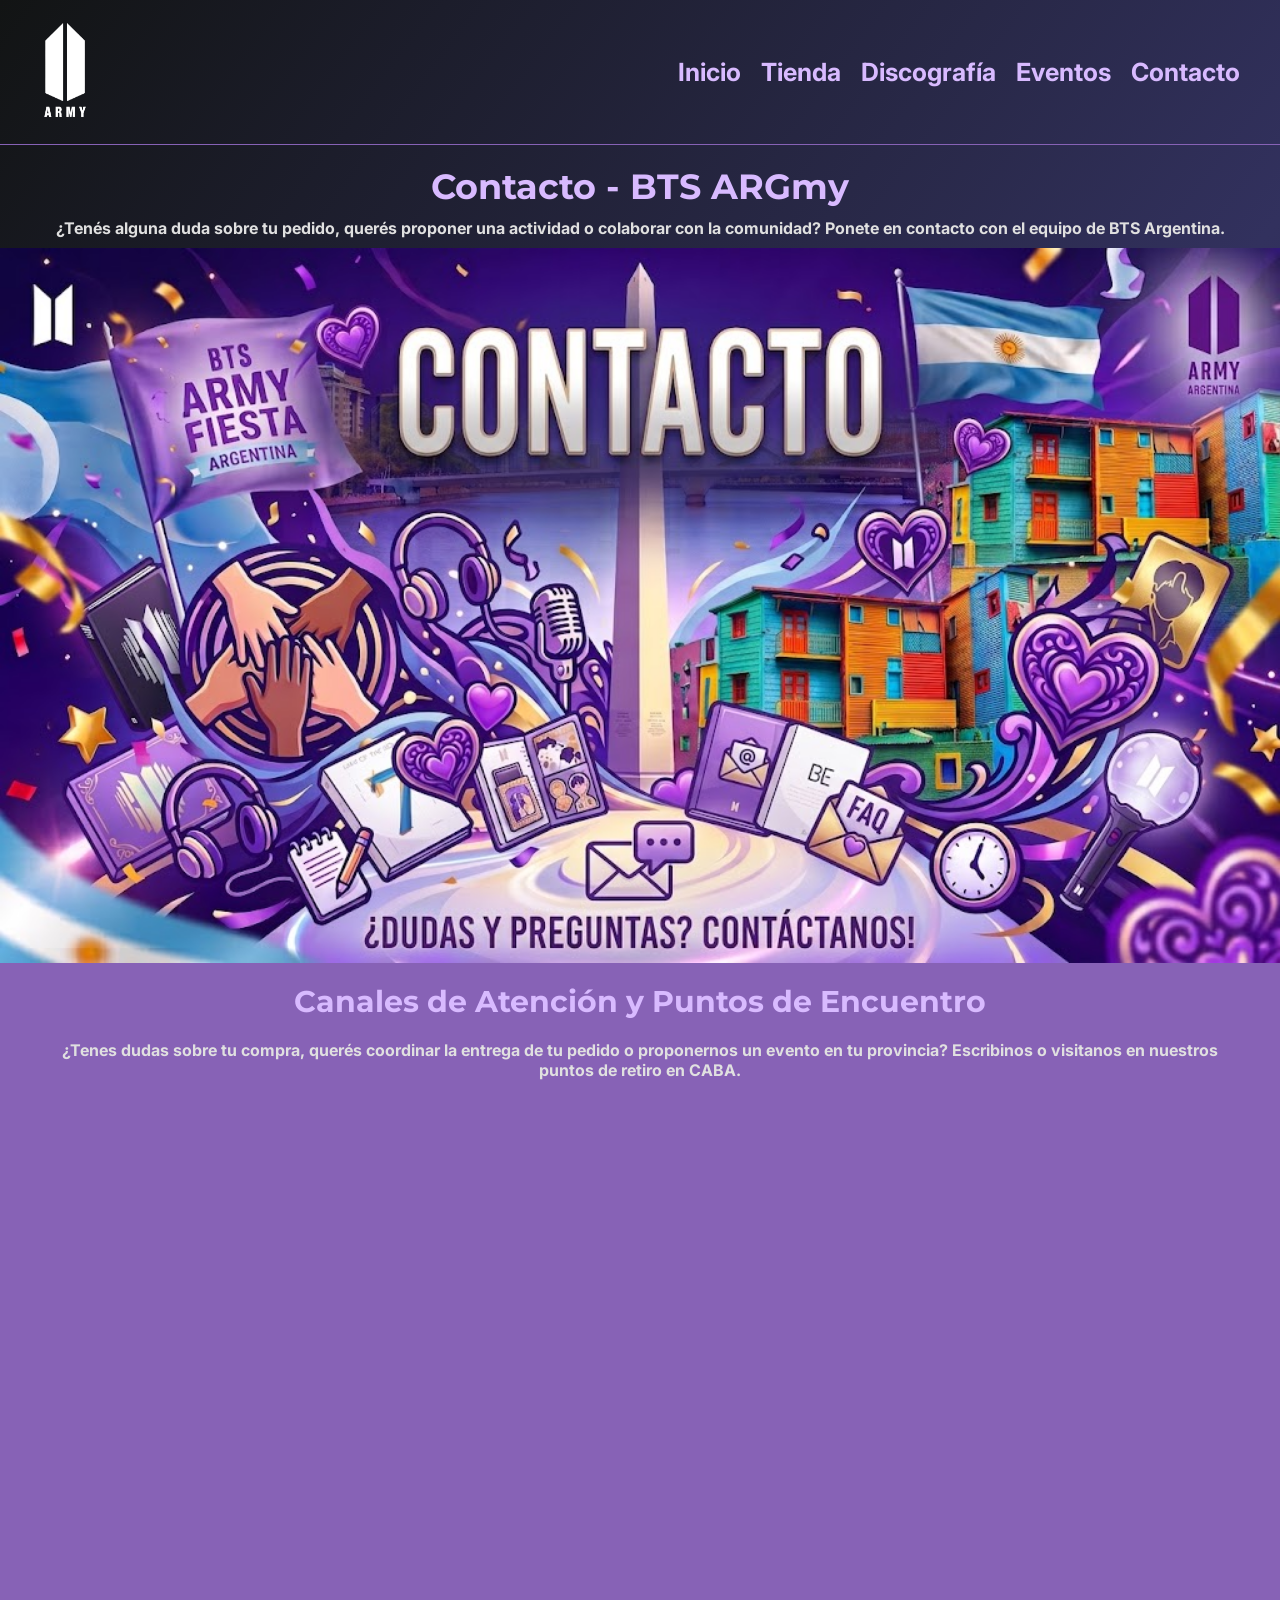
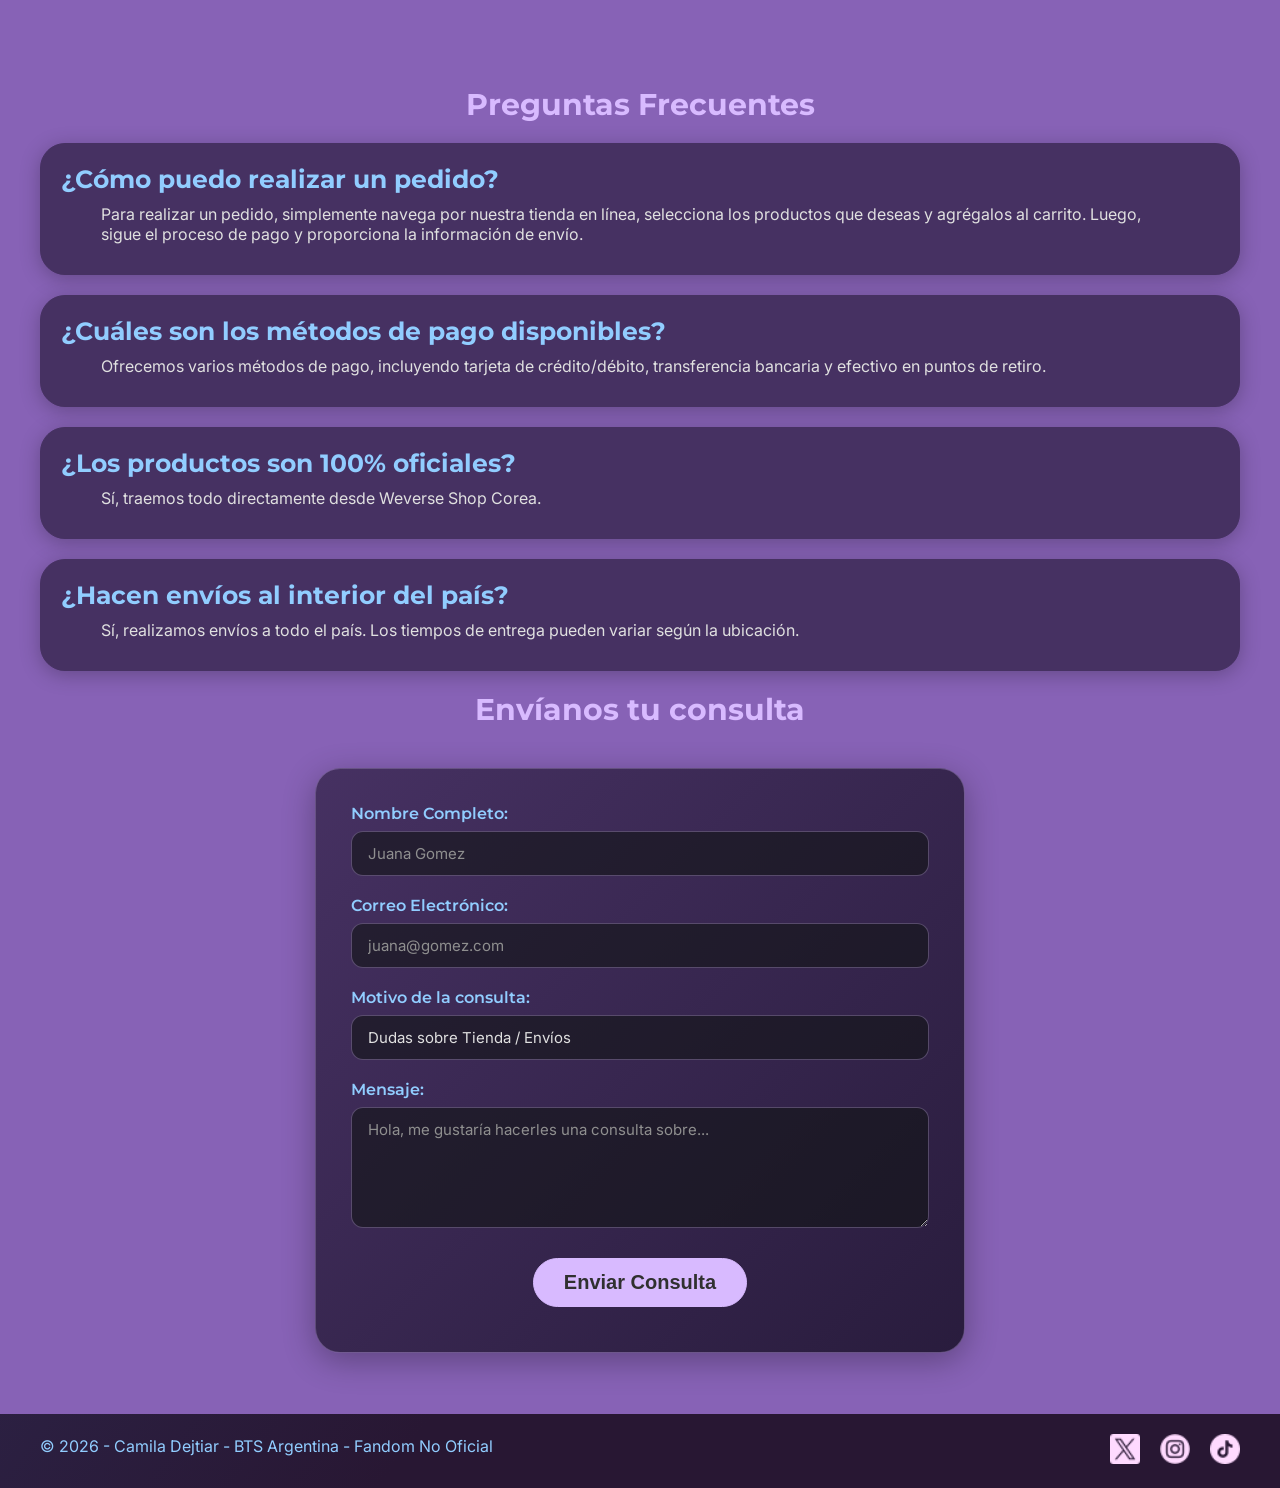
==== pages/contacto.html @ 568c857c "PE3 - Layouts flexibles y espaciado preciso" ====
<!DOCTYPE html>
<html lang="es">
<head>
    <meta charset="UTF-8">
    <meta name="viewport" content="width=device-width, initial-scale=1.0">
    <link rel="stylesheet" href="../styles/style.css">
    <link rel="shortcut icon" href="../assets/images/army.png" type="image/x-icon">
    <link rel="preconnect" href="https://fonts.googleapis.com">
    <link rel="preconnect" href="https://fonts.gstatic.com" crossorigin>
    <link href="https://fonts.googleapis.com/css2?family=Inter:ital,opsz,wght@0,14..32,100..900;1,14..32,100..900&family=Montserrat:ital,wght@0,100..900;1,100..900&display=swap" rel="stylesheet">
    <title>BTS ARGmy - Contacto</title>
</head>
<body>
    <header>
        <a href="../index.html">
            <img src="../assets/images/army-white.png" width="50px" height="100px" alt="Logo de BTS Argentina">
        </a>
        
        <nav>
            <ul class="subtitle">
                <li><a href="../index.html">Inicio</a></li>
                <li><a href="./tienda.html">Tienda</a></li>
                <li><a href="./discografia.html">Discografía</a></li>
                <li><a href="./eventos.html">Eventos</a></li>
                <li><a href="./contacto.html">Contacto</a></li>
            </ul>
        </nav>
    </header>

    <main>
        <h1>Contacto - BTS ARGmy</h1>
        <p class="body-text strong center">¿Tenés alguna duda sobre tu pedido, querés proponer una actividad o colaborar con la comunidad? Ponete en contacto con el equipo de BTS Argentina.</p>

        <figure class="hero">
            <img src="../assets/images/contacto.jpeg" width="1920px" height="1080px" alt="Ilustración con el texto Contacto sobre fondo morado con íconos de sobres de mensajes, libro de FAQ, reloj y elementos de BTS">
        </figure>

        <section class="content">
            <h2>Canales de Atención y Puntos de Encuentro</h2>
            <p class="body-text strong center">¿Tenes dudas sobre tu compra, querés coordinar la entrega de tu pedido o proponernos un evento en tu provincia? Escribinos o visitanos en nuestros puntos de retiro en CABA.</p>
            <iframe src="https://www.google.com/maps/embed?pb=!1m18!1m12!1m3!1d13143.437492798425!2d-58.46118122595642!3d-34.55711579575449!2m3!1f0!2f0!3f0!3m2!1i1024!2i768!4f13.1!3m3!1m2!1s0x95bcb5d3ea07df93%3A0x947b5150d5a5bda4!2sBarrio%20Chino%2C%20C1428%20Cdad.%20Aut%C3%B3noma%20de%20Buenos%20Aires!5e0!3m2!1ses!2sar!4v1787437339825!5m2!1ses!2sar" width="600" height="450" style="border:0;" allowfullscreen="" loading="lazy" referrerpolicy="strict-origin-when-cross-origin"></iframe>
        </section>

        <section class="content">
            <h2>Preguntas Frecuentes</h2>
            <div class="faq-container">
                <article class="faq">
                    <h3>¿Cómo puedo realizar un pedido?</h3>
                    <p class="body-text">Para realizar un pedido, simplemente navega por nuestra tienda en línea, selecciona los productos que deseas y agrégalos al carrito. Luego, sigue el proceso de pago y proporciona la información de envío.</p>
                </article>
                <article class="faq">
                    <h3>¿Cuáles son los métodos de pago disponibles?</h3>
                    <p class="body-text">Ofrecemos varios métodos de pago, incluyendo tarjeta de crédito/débito, transferencia bancaria y efectivo en puntos de retiro.</p>
                </article>
                <article class="faq">
                    <h3>¿Los productos son 100% oficiales?</h3>
                    <p class="body-text">Sí, traemos todo directamente desde Weverse Shop Corea.</p>
                </article>
                <article class="faq">
                    <h3>¿Hacen envíos al interior del país?</h3>
                    <p class="body-text">Sí, realizamos envíos a todo el país. Los tiempos de entrega pueden variar según la ubicación.</p>
                </article>
            </div>
        </section>

        <section class="content">
            <h2>Envíanos tu consulta</h2>
            <form class="contact" action="" method="">
                <div>
                    <label for="nombre">Nombre Completo:</label>
                    <input type="text" id="nombre" placeholder="Juana Gomez" required>
                </div>

                <div>
                    <label for="email">Correo Electrónico:</label>
                    <input type="email" id="email" placeholder="juana@gomez.com" required>
                </div>

                <div>
                    <label for="motivo">Motivo de la consulta:</label>
                    <select id="motivo" required>
                        <option value="tienda">Dudas sobre Tienda / Envíos</option>
                        <option value="eventos">Propuesta de Evento</option>
                        <option value="Prensa">Prensa / Colaboraciones</option>
                    </select>
                </div>

                <div>
                    <label for="mensaje">Mensaje:</label>
                    <textarea id="mensaje" rows="5" placeholder="Hola, me gustaría hacerles una consulta sobre..." required></textarea>
                </div>

                <input class="button" type="submit" value="Enviar Consulta"> 
            </form>
        </section>
    </main>

    <footer>
        <p class="body-secondary">&copy; 2026 - Camila Dejtiar - BTS Argentina - Fandom No Oficial</p>

        <section>
            <a href="https://x.com/BTSarg_official?t=rrPae3tg3PBvaRFoHedQDg&s=09&fbclid=PAZXh0bgNhZW0CMTEAAaeX1pFd1r65A3lvtIQu31ZHs_wYZYqp2aBVkAzNpk53U5eyiq9-EWwT4TfmUQ_aem_i-f9Xm8qYFep5UeehxPhEQ" target="_blank">
                <img src="../assets/images/x.png" alt="Logo de X">
            </a>
            <a href="https://www.instagram.com/btsargentina.official/" target="_blank">
                <img src="../assets/images/instagram.png" alt="Logo de Instagram">
            </a>
            <a href="https://www.tiktok.com/@btsargentina.official?_t=zm-8yldzhqjhkg&_r=1&fbclid=pazxh0bgnhzw0cmteaaaejpfto26rcn39sbpbgtfwojpzsxamhih-7tztny92qolzc6k7bep7dki5oeq_aem_xvmzns15_hucmgbfhd-syw" target="_blank">
                <img src="../assets/images/tiktok.png" alt="Logo de TikTok">
            </a>
        </section>
    </footer>
</body>
</html>
---- styles/style.css ----
/* 
PALETA DE COLORES 
Primario #D8BAFF
Secundario #91CDFF
Acento #FFDAFF
Fondo #E0E0E0 #474747

TIPOGRAFIAS
Títulos Montserrat
Cuerpo Inter 
*/

/* Estilos generales */
*{
    margin:0;
    padding:0;
    box-sizing: border-box;
}

html{
    font-size: 62.5%;
}

.content{
    background-color: #8762b6;
}

.content h2{
    text-align:center;
    padding: 2rem 0rem;
}

.content:last-of-type{
    padding-bottom: 4rem;
}

article{
    padding: 2rem 4rem;

    display:flex;
    flex-direction: column;
}

article p{
    margin: 1rem 0rem;
}

.content-list, .center{
    text-align:center;
}

/* Fondo */
body {
    background: linear-gradient(127deg,rgba(18, 20, 20, 1) 0%, rgba(50, 49, 94, 1) 40%, rgb(40, 23, 51) 75%);
    font-family: 'Inter', sans-serif;
    font-size: 1.6rem;
    color: #E0E0E0;
}

/* Menu */
a{
    text-decoration: none;
    color: #8762b6;
}

li{
    list-style: none;
}

nav ul li a:hover{
    color: #91CDFF;
}

header{
    padding: 2rem 4rem;
    border-bottom: 1px solid #8762b6; 

    display:flex;
    flex-direction: row;
    justify-content: space-between;
    align-items: center;
}

nav ul {
    display:flex;
    flex-direction: row;
    justify-content: center;
    align-items: center;
    gap: 2rem;
}

/* Animación subrayado para el menú (no me pude resistir) */
nav ul li a {
    position: relative;
    color: inherit;
}

nav ul li a::after {
    content: '';
    position: absolute;
    bottom: 0;
    left: 0;
    width: 100%;
    height: 2px;
    background-color: #91CDFF;
    
    transform: scaleX(0);
    transform-origin: bottom right;
    transition: transform 0.5s ease-in-out;
}

nav ul li a:hover::after {
    transform: scaleX(1);
    transform-origin: bottom left;
}

/* Footer */
footer{
    padding: 2rem 4rem;
    border-top: 1px solid #8762b6; 

    display:flex;
    flex-direction: row;
    justify-content: space-between;
    align-items: center;
}

footer section{
    display:flex;
    flex-direction: row;
    justify-content: center;
    align-items: center;
    gap: 2rem;
}

footer img{
    width: 3rem;
    height: 3rem;
}

/* Textos */
/* Title */
.title, h1, h2, h3, h4{
    font-family: 'Montserrat', sans-serif;
    font-weight: bold;
}

/* Main TItle */
h1{
    font-size:3.5rem;
    color: #D8BAFF;
    padding: 2rem 4rem 0rem;
    text-align: center;
}

/* Title */
.title, h2, .subtitle{
    font-size: 3rem;
    color: #D8BAFF;
}

/* Subtitle */
.subtitle{
    font-size: 2.5rem;
    font-weight: bold;
}

h3{
    font-size: 2.5rem;
    color: #91CDFF;
}

/* Subsubtitle & button text */

h4, button, .button, .button-secondary{
    font-size: 2rem;
    color: #FFDAFF;
}

h4{
    margin-top: 2rem;
}

.body-text{
    padding: 0rem 4rem;
}

/* Texto tipo copete */
.body-subtext{
    font-size: 1.4rem;
    color: #d5e8eb;
    font-style: italic;
}

/* Texto secundario */
.body-secondary{
    color: #91CDFF;
}

form input, form textarea, form select{
    color: #303030;
    margin: 1rem;
    padding: 1rem;
}

.strong{
    font-weight: bold;
}

/* Botones */
button, .button{
    display:inline-block;
    width:fit-content;

    border: 1px solid #D8BAFF;
    border-radius: 50px;
    background-color: #D8BAFF;
    color: #303030;

    font-weight: bold; 
    padding: 1rem;

    transition: transform 0.3s ease, box-shadow 0.3s ease, background-color 0.3s ease;
}

.button-secondary{
    display:inline-block;
    width:fit-content;

    border: 1px solid rgb(113, 71, 169);
    border-radius: 50px;
    background-color: rgba(113, 71, 169, 0.5);
    color: #E0E0E0;

    font-size:1.3rem;
    padding: 1rem;

    transition: transform 0.3s ease, box-shadow 0.3s ease, background-color 0.3s ease;
}

.button-center{
    display:flex;
    justify-content: center;
    align-items: center;
    padding: 2rem 0rem;
}

button:hover, .button:hover {
    transform: translateY(-3px);
    background-color: #e5d0ff;
    box-shadow: 0 0 15px rgba(216, 186, 255, 0.8), 
                0 0 30px rgba(145, 205, 255, 0.4);
}

/* Imágenes */
.hero img, .content img{
    width:100%;
    height:100%;

    border-radius: 15px;
}

.content img{
    padding:1rem 0rem;
}

.hero img{
    border-radius: 0px;
    display:block;
}

figure {
    margin: 0;
    margin-block-start: 0;
    margin-block-end: 0;
    margin-inline-start: 0;
    margin-inline-end: 0;
}

/* iframe */
iframe{
    width: 80%;
    height: auto;
    aspect-ratio: 16 / 9;
    border-radius: 15px;
    border: none;
    
    display:block;
    margin:0 auto;
}

/* Form productos */
form{
    display:flex;
    flex-direction: column;
    justify-content: center;
    align-items: center;
}

/* Productos Tienda - Albumes Discografía */
.products, .albumes {
    display: flex;
    flex-direction: row;
    justify-content: center;
    align-items: stretch;
    gap: 2rem;
    flex-wrap: wrap;
    padding: 4rem;
}

.albumes{
    padding: 0rem;
}

.product, .album {
    border: 1px solid #463162;
    border-radius: 25px;
    background-color: #463162;
    max-width: 320px; 
    width: 100%;

    padding:2rem;
    display:flex;
    flex-direction: column;
    justify-content: center;
    align-items: center;

    box-shadow: 0 4px 20px rgba(0, 0, 0, 0.25);
    transition: transform 0.3s ease, border-color 0.3s ease;
}

.product:hover, .album:hover {
    transform: translateY(-4px);
    border-color: #D8BAFF;
}

.album{
    max-width: 500px;
}

.product figure, .album figure {
    width: 100%;
    height: 200px; 
    overflow: hidden;
    border-radius: 15px;
    margin-bottom: 1rem;
}

.product img, .album img {
    width: 100%;
    height: 100%;
    object-fit: cover;
    display: block;
}

.product button, .album button {
    margin-top: auto;
    align-self: center;
}

.featuredAlbum {
    width: 100%;
    max-width: 100%;
    
    background: linear-gradient(135deg, #952929 0%, #3d1c1c 100%);
    border-radius: 0px;
    padding: 3rem;

    margin-bottom: 2rem;
}

.featuredAlbum h3, .featuredAlbum h4, .album h3, .album h4, .new h3, p, h1{
    margin-bottom: 1rem;
}

.featuredAlbum img {
    width: 100%;
    max-width: 380px;
    height: auto;
    border-radius: 15px;
    margin: 1.5rem auto;
}

.featuredAlbum ul {
    display: flex;
    flex-direction: column;
    gap: 1rem;
    margin: 1.5rem 0;
}

.featuredAlbum li {
    display: flex;
    flex-wrap: wrap;
    align-items: center;
    gap: 1rem;
    padding: 0.8rem 1.2rem;
    background-color: rgba(255, 255, 255, 0.05);
    border-radius: 10px;
}

.featuredAlbum li .body-text {
    flex-grow: 1; 
    padding: 0;
    font-weight: 600;
}

/* Noticias y Eventos */
.news {
    display: flex;
    flex-direction: row;
    justify-content: center;
    align-items: stretch;
    gap: 2.5rem;
    flex-wrap: wrap;
    padding: 2rem 4rem;
}

.new {
    border: 1px solid #463162;
    border-radius: 25px;
    background-color: #463162;
    max-width: 550px; 
    width: 100%;
    
    padding: 2.5rem;
    display: flex;
    flex-direction: column;

    box-shadow: 0 4px 20px rgba(0, 0, 0, 0.25);
    transition: transform 0.3s ease, border-color 0.3s ease;
}

.new:hover {
    transform: translateY(-4px);
    border-color: #D8BAFF;
}

.new iframe {
    width: 100%;
    height: auto;
    aspect-ratio: 16 / 9;
    border-radius: 15px;
    border: none;
    margin-top: 1rem;
}

.new .button, 
.new .button-secondary {
    margin-top: auto;
    align-self: flex-start;
}

.event-img-container{
    width: 100%;
    max-height: 250px;
    overflow: hidden;
    border-radius: 15px;
    margin: 1.5rem 0;
}

.featuredNew {
    width: 100%;
    background: linear-gradient(135deg, #463162 0%, #221535 100%);
    border-radius: 25px;
    padding: 3rem;
    margin-bottom: 3rem;
    box-shadow: 0 0 25px rgba(145, 205, 255, 0.25);
    
    display: flex;
    flex-direction: column;
    gap: 2rem;
}

.gallery{
    display: flex;
    flex-direction: row;
    justify-content: center;
    align-items: center;
    gap: 2rem;
}

.featuredNew img{
    width: 100%;
    height: 500px;
    object-fit: contain;
    border-radius: 8px;
    margin-bottom: 0.8rem;
}

/* FAQ */
.faq-container {
    display: flex;
    flex-direction: column;
    gap: 2rem;
    padding: 0rem 4rem;
}

.faq {
    border: 1px solid #463162;
    border-radius: 25px;
    background-color: #463162;
    padding: 2rem;
    box-shadow: 0 4px 20px rgba(0, 0, 0, 0.25);
    transition: transform 0.3s ease, border-color 0.3s ease;
}

.faq:hover {
    transform: translateY(-4px);
    border-color: #D8BAFF;
}

/* Formulario de contacto */
.contact {
    max-width: 650px;
    margin: 2rem auto;
    padding: 3.5rem;
    background: linear-gradient(135deg, #463162 0%, #291c3d 100%);
    border: 1px solid rgba(216, 186, 255, 0.3);
    border-radius: 25px;
    box-shadow: 0 8px 32px rgba(0, 0, 0, 0.3);
    
    display: flex;
    flex-direction: column;
    gap: 2rem;

    justify-content: unset;
    align-items: unset;
}

.contact div {
    display: flex;
    flex-direction: column;
    gap: 0.8rem;
}

.contact label {
    font-family: 'Montserrat', sans-serif;
    font-weight: 600;
    font-size: 1.6rem;
    color: #91CDFF;
}

.contact input[type="text"],
.contact input[type="email"],
.contact select,
.contact textarea {
    width: 100%;
    margin: 0;
    padding: 1.2rem 1.6rem;
    
    background-color: rgba(18, 20, 20, 0.6);
    border: 1.5px solid rgba(216, 186, 255, 0.3);
    border-radius: 12px;
    
    font-family: 'Inter', sans-serif;
    font-size: 1.5rem;
    color: #E0E0E0;
    
    outline: none;
    transition: border-color 0.3s ease, box-shadow 0.3s ease, background-color 0.3s ease;
}

.contact input::placeholder,
.contact textarea::placeholder {
    color: #8f8f8f;
}

.contact select {
    cursor: pointer;
    appearance: none; 
    background-repeat: no-repeat;
    background-position: right 1.2rem center;
    background-size: 2rem;
}

.contact select option {
    background-color: #291c3d;
    color: #E0E0E0;
}

.contact input[type="text"]:focus,
.contact input[type="email"]:focus,
.contact select:focus,
.contact textarea:focus {
    border-color: #91CDFF;
    background-color: rgba(18, 20, 20, 0.9);
    box-shadow: 0 0 12px rgba(145, 205, 255, 0.4);
}

.contact textarea {
    resize: vertical;
    min-height: 120px;
}

.contact input[type="submit"].button {
    align-self: center;
    margin-top: 1rem;
    padding: 1.2rem 3rem;
    cursor: pointer;
}
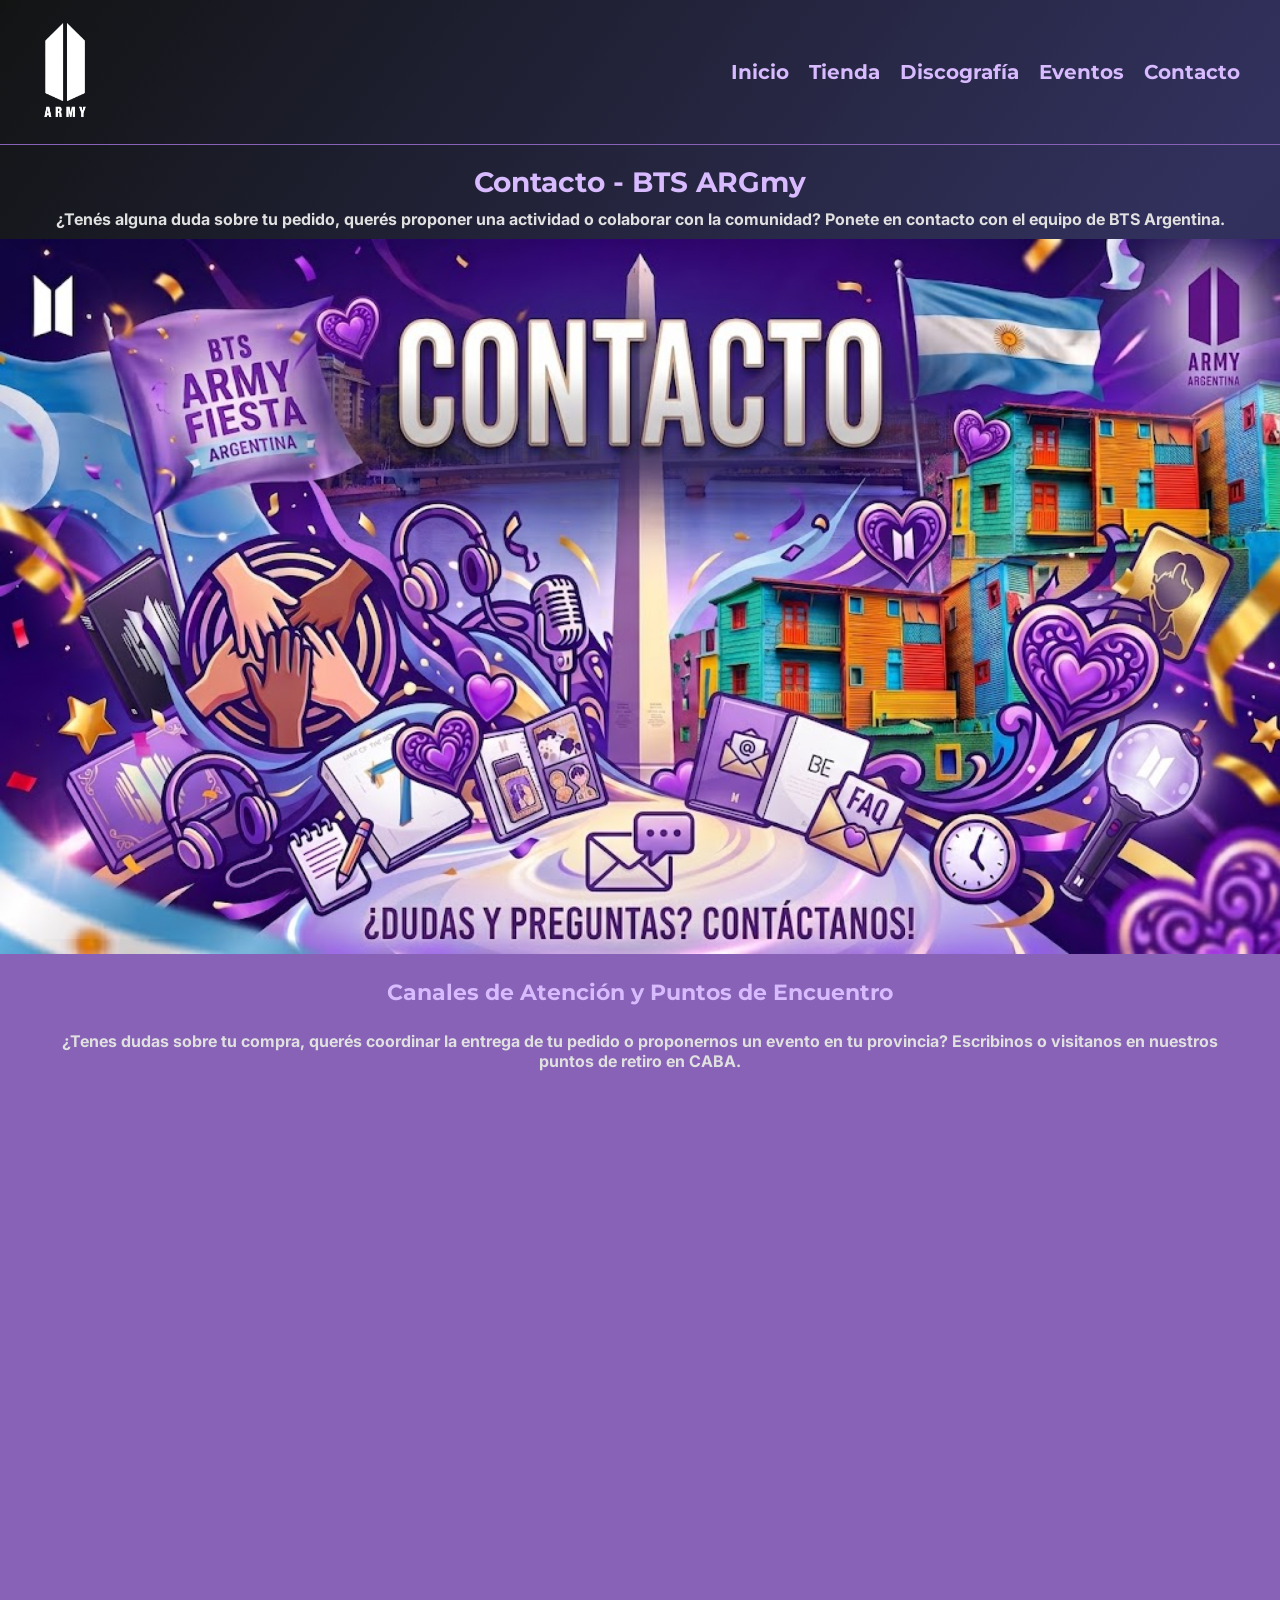
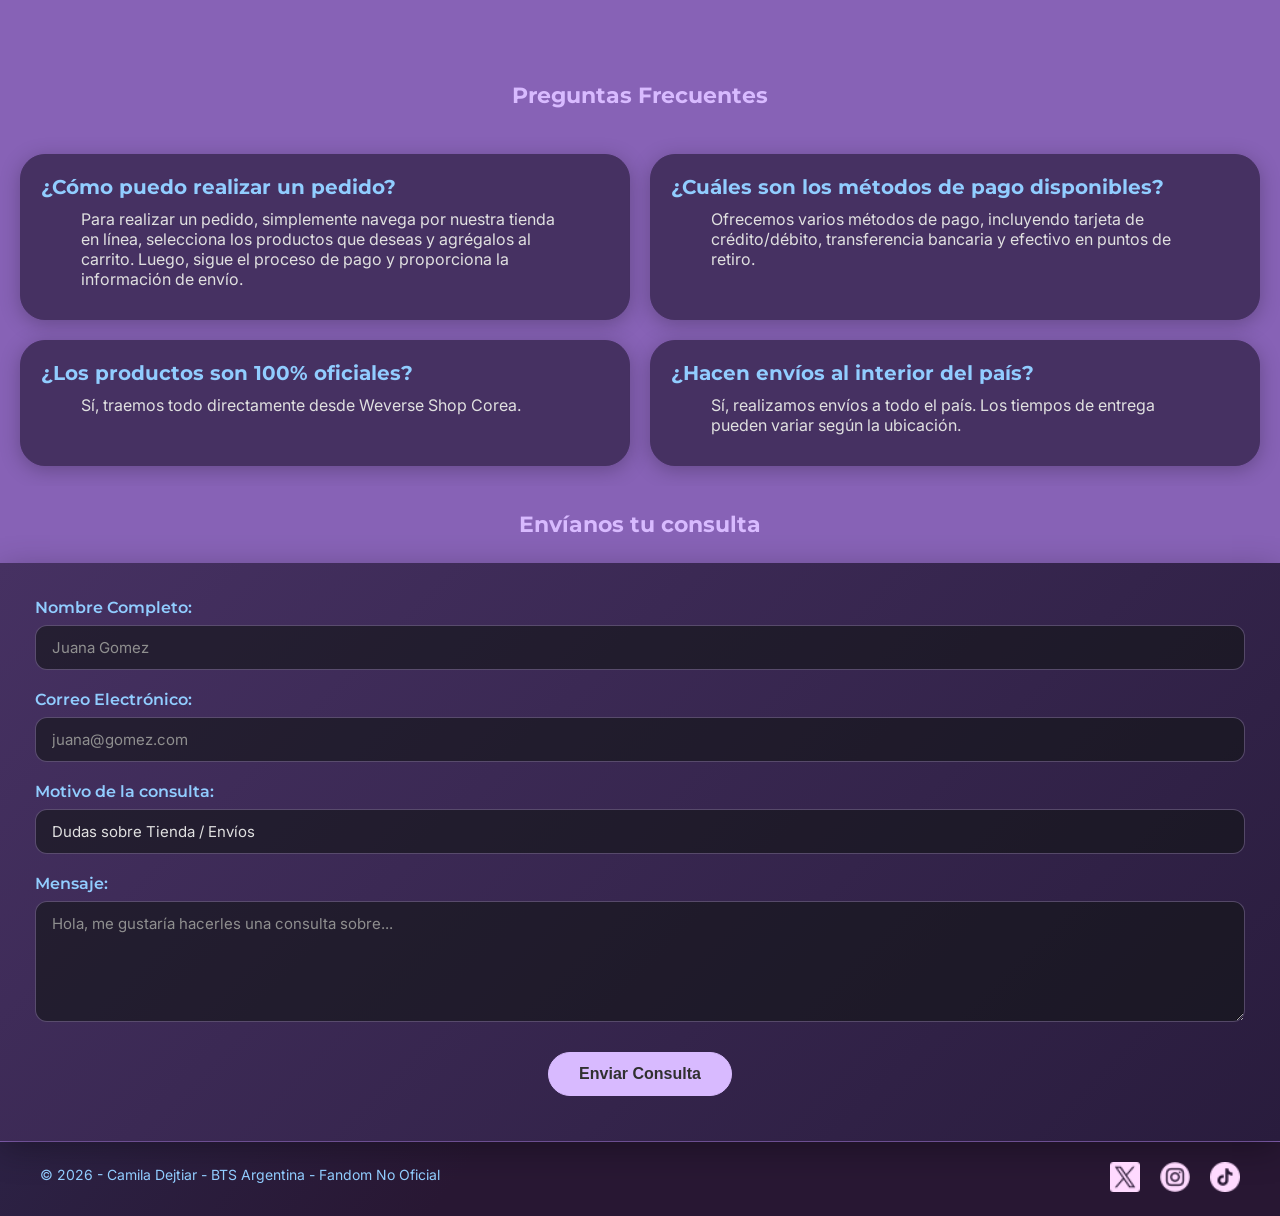
==== commit 0485cd86: "PE4 - Maquetación con CSS Grid y Media Queries" ====
--- a/pages/contacto.html
+++ b/pages/contacto.html
@@ -17,7 +17,7 @@
         </a>
         
         <nav>
-            <ul class="subtitle">
+            <ul>
                 <li><a href="../index.html">Inicio</a></li>
                 <li><a href="./tienda.html">Tienda</a></li>
                 <li><a href="./discografia.html">Discografía</a></li>
@@ -27,21 +27,21 @@
         </nav>
     </header>
 
-    <main>
-        <h1>Contacto - BTS ARGmy</h1>
-        <p class="body-text strong center">¿Tenés alguna duda sobre tu pedido, querés proponer una actividad o colaborar con la comunidad? Ponete en contacto con el equipo de BTS Argentina.</p>
+    <main class="grid-contact">
+        <h1 class="area-title">Contacto - BTS ARGmy</h1>
+        <p class="body-text strong center area-description">¿Tenés alguna duda sobre tu pedido, querés proponer una actividad o colaborar con la comunidad? Ponete en contacto con el equipo de BTS Argentina.</p>
 
-        <figure class="hero">
+        <figure class="hero area-hero">
             <img src="../assets/images/contacto.jpeg" width="1920px" height="1080px" alt="Ilustración con el texto Contacto sobre fondo morado con íconos de sobres de mensajes, libro de FAQ, reloj y elementos de BTS">
         </figure>
 
-        <section class="content">
+        <section class="content area-map">
             <h2>Canales de Atención y Puntos de Encuentro</h2>
             <p class="body-text strong center">¿Tenes dudas sobre tu compra, querés coordinar la entrega de tu pedido o proponernos un evento en tu provincia? Escribinos o visitanos en nuestros puntos de retiro en CABA.</p>
             <iframe src="https://www.google.com/maps/embed?pb=!1m18!1m12!1m3!1d13143.437492798425!2d-58.46118122595642!3d-34.55711579575449!2m3!1f0!2f0!3f0!3m2!1i1024!2i768!4f13.1!3m3!1m2!1s0x95bcb5d3ea07df93%3A0x947b5150d5a5bda4!2sBarrio%20Chino%2C%20C1428%20Cdad.%20Aut%C3%B3noma%20de%20Buenos%20Aires!5e0!3m2!1ses!2sar!4v1787437339825!5m2!1ses!2sar" width="600" height="450" style="border:0;" allowfullscreen="" loading="lazy" referrerpolicy="strict-origin-when-cross-origin"></iframe>
         </section>
 
-        <section class="content">
+        <section class="content area-faq">
             <h2>Preguntas Frecuentes</h2>
             <div class="faq-container">
                 <article class="faq">
@@ -63,7 +63,7 @@
             </div>
         </section>
 
-        <section class="content">
+        <section class="content area-contact">
             <h2>Envíanos tu consulta</h2>
             <form class="contact" action="" method="">
                 <div>
--- a/styles/style.css
+++ b/styles/style.css
@@ -27,11 +27,7 @@
 
 .content h2{
     text-align:center;
-    padding: 2rem 0rem;
-}
-
-.content:last-of-type{
-    padding-bottom: 4rem;
+    padding: 2.5rem;
 }
 
 article{
@@ -41,11 +37,11 @@
     flex-direction: column;
 }
 
-article p{
+article p, .content-list{
     margin: 1rem 0rem;
 }
 
-.content-list, .center{
+.center{
     text-align:center;
 }
 
@@ -83,10 +79,14 @@
 
 nav ul {
     display:flex;
-    flex-direction: row;
-    justify-content: center;
-    align-items: center;
-    gap: 2rem;
+    flex-direction: column;
+    justify-content: center;
+    align-items: end;
+
+    font-family: 'Montserrat', sans-serif;
+    font-weight: bold;
+    font-size: 2rem;
+    color: #D8BAFF;
 }
 
 /* Animación subrayado para el menú (no me pude resistir) */
@@ -123,6 +123,7 @@
     flex-direction: row;
     justify-content: space-between;
     align-items: center;
+    gap:2rem;
 }
 
 footer section{
@@ -147,7 +148,7 @@
 
 /* Main TItle */
 h1{
-    font-size:3.5rem;
+    font-size:2.8rem;
     color: #D8BAFF;
     padding: 2rem 4rem 0rem;
     text-align: center;
@@ -155,25 +156,25 @@
 
 /* Title */
 .title, h2, .subtitle{
-    font-size: 3rem;
+    font-size: 2.2rem;
     color: #D8BAFF;
 }
 
 /* Subtitle */
 .subtitle{
-    font-size: 2.5rem;
+    font-size: 2rem;
     font-weight: bold;
 }
 
 h3{
-    font-size: 2.5rem;
+    font-size: 2rem;
     color: #91CDFF;
 }
 
 /* Subsubtitle & button text */
 
 h4, button, .button, .button-secondary{
-    font-size: 2rem;
+    font-size: 1.6rem;
     color: #FFDAFF;
 }
 
@@ -187,13 +188,14 @@
 
 /* Texto tipo copete */
 .body-subtext{
-    font-size: 1.4rem;
+    font-size: 1.3rem;
     color: #d5e8eb;
     font-style: italic;
 }
 
 /* Texto secundario */
 .body-secondary{
+    font-size: 1.4rem;
     color: #91CDFF;
 }
 
@@ -217,8 +219,9 @@
     background-color: #D8BAFF;
     color: #303030;
 
-    font-weight: bold; 
-    padding: 1rem;
+    font-weight: bold;
+    text-align: center; 
+    padding: 1rem 1.8rem;
 
     transition: transform 0.3s ease, box-shadow 0.3s ease, background-color 0.3s ease;
 }
@@ -233,7 +236,7 @@
     color: #E0E0E0;
 
     font-size:1.3rem;
-    padding: 1rem;
+    padding: 0.8rem 2em;
 
     transition: transform 0.3s ease, box-shadow 0.3s ease, background-color 0.3s ease;
 }
@@ -255,9 +258,9 @@
 /* Imágenes */
 .hero img, .content img{
     width:100%;
-    height:100%;
-
-    border-radius: 15px;
+    height:auto;
+
+    border-radius: 25px;
 }
 
 .content img{
@@ -297,19 +300,34 @@
     align-items: center;
 }
 
+.search-container{
+    display:flex;
+    flex-direction: row;
+    justify-content: center;
+    align-items: center;
+    gap: 1rem;
+
+    padding-top: 1rem;
+}
+
 /* Productos Tienda - Albumes Discografía */
-.products, .albumes {
-    display: flex;
-    flex-direction: row;
-    justify-content: center;
-    align-items: stretch;
+.products {
+    display: grid;
+    grid-template-columns: 1fr;
     gap: 2rem;
-    flex-wrap: wrap;
-    padding: 4rem;
+    padding: 2rem 1.5rem;
+    justify-items: center;
 }
 
 .albumes{
     padding: 0rem;
+    display: flex;
+    flex-direction: row;
+    justify-content: center;
+    align-items: start;
+    flex-wrap: wrap;
+    gap: 2rem;
+    padding: 2rem 1.5rem;
 }
 
 .product, .album {
@@ -364,7 +382,7 @@
     
     background: linear-gradient(135deg, #952929 0%, #3d1c1c 100%);
     border-radius: 0px;
-    padding: 3rem;
+    padding: 4rem;
 
     margin-bottom: 2rem;
 }
@@ -391,6 +409,7 @@
 .featuredAlbum li {
     display: flex;
     flex-wrap: wrap;
+    justify-content: end;
     align-items: center;
     gap: 1rem;
     padding: 0.8rem 1.2rem;
@@ -473,7 +492,7 @@
 
 .gallery{
     display: flex;
-    flex-direction: row;
+    flex-direction: column;
     justify-content: center;
     align-items: center;
     gap: 2rem;
@@ -481,7 +500,6 @@
 
 .featuredNew img{
     width: 100%;
-    height: 500px;
     object-fit: contain;
     border-radius: 8px;
     margin-bottom: 0.8rem;
@@ -511,12 +529,8 @@
 
 /* Formulario de contacto */
 .contact {
-    max-width: 650px;
-    margin: 2rem auto;
     padding: 3.5rem;
     background: linear-gradient(135deg, #463162 0%, #291c3d 100%);
-    border: 1px solid rgba(216, 186, 255, 0.3);
-    border-radius: 25px;
     box-shadow: 0 8px 32px rgba(0, 0, 0, 0.3);
     
     display: flex;
@@ -543,7 +557,8 @@
 .contact input[type="text"],
 .contact input[type="email"],
 .contact select,
-.contact textarea {
+.contact textarea,
+.grid-shop input {
     width: 100%;
     margin: 0;
     padding: 1.2rem 1.6rem;
@@ -561,7 +576,8 @@
 }
 
 .contact input::placeholder,
-.contact textarea::placeholder {
+.contact textarea::placeholder,
+.grid-shop input::placeholder {
     color: #8f8f8f;
 }
 
@@ -581,7 +597,8 @@
 .contact input[type="text"]:focus,
 .contact input[type="email"]:focus,
 .contact select:focus,
-.contact textarea:focus {
+.contact textarea:focus,
+.grid-shop input:focus {
     border-color: #91CDFF;
     background-color: rgba(18, 20, 20, 0.9);
     box-shadow: 0 0 12px rgba(145, 205, 255, 0.4);
@@ -597,4 +614,171 @@
     margin-top: 1rem;
     padding: 1.2rem 3rem;
     cursor: pointer;
+}
+
+/* Grid */
+.grid-index{
+    display: grid;
+    grid-template-areas:
+        "title"
+        "hero"
+        "welcome"
+        "cards";
+    grid-template-columns: 1fr;
+}
+
+.grid-shop{
+    display: grid;
+    grid-template-areas:
+        "title"
+        "description"
+        "hero"
+        "search"
+        "products"
+        "more";
+    grid-template-columns: 1fr;
+}
+
+.grid-discografia{
+    display: grid;
+    grid-template-areas:
+        "title"
+        "description"
+        "hero"
+        "albumes"
+        "more";
+    grid-template-columns: 1fr;
+}
+
+.grid-events{
+    display: grid;
+    grid-template-areas:
+        "title"
+        "description"
+        "hero"
+        "news"
+        "agenda";
+    grid-template-columns: 1fr;
+}
+
+.grid-contact{
+    display: grid;
+    grid-template-areas:
+        "title"
+        "description"
+        "hero"
+        "map"
+        "faq"
+        "contact";
+    grid-template-columns: 1fr;
+}
+
+/* Defino las areas */
+.area-title{
+    grid-area: title;
+}
+.area-hero{
+    grid-area: hero;
+}
+.area-welcome{
+    grid-area: welcome;
+}
+.area-cards{
+    grid-area: cards;
+}
+.area-description{
+    grid-area: description;
+}
+.area-search{
+    grid-area: search;
+}
+.area-products{
+    grid-area: products;
+}
+.area-more{
+    grid-area: more;
+}
+.area-albumes{
+    grid-area: albumes;
+}
+.area-news{
+    grid-area: news;
+}
+.area-agenda{
+    grid-area: agenda;
+}
+.area-map{
+    grid-area: map;
+}
+.area-faq{
+    grid-area: faq;
+}
+.area-contact{
+    grid-area: contact;
+}
+
+@media (min-width: 768px) {
+    .grid-shop{
+        grid-template-areas:
+            "title title"
+            "description description"
+            "hero hero"
+            "search search"
+            "products products"
+            "more more";
+        grid-template-columns: 1fr 1fr;
+    }
+
+    .products{
+        grid-template-columns: repeat(auto-fit, minmax(260px, 1fr));
+        gap: 2rem;
+        padding: 4rem;
+    }
+
+    .featuredAlbum {
+        grid-column: 1 / -1;
+    }
+
+    .gallery{
+        flex-direction: row;
+        flex:1;
+    }
+
+    .featuredNew {
+        grid-column: 1 / -1;
+    }
+
+    .featuredNew img {
+        height: 300px;
+    }
+
+    .faq-container {
+        display: grid;
+        grid-template-columns: repeat(2, minmax(380px, 1fr));
+        gap: 2rem;
+        margin: 0 auto;
+        padding: 2rem;
+    }
+}
+
+
+@media (min-width: 1024px) {
+    .area-cards{
+        display:grid;
+        grid-template-columns: repeat(2, 1fr);
+        gap: 2rem;
+    }
+
+    nav ul{
+        flex-direction: row;
+        gap:2rem;
+    }
+
+    .body-text{
+        padding: 0rem 4rem;
+    }
+
+    .featuredNew img {
+        height: 500px;
+    }
 }
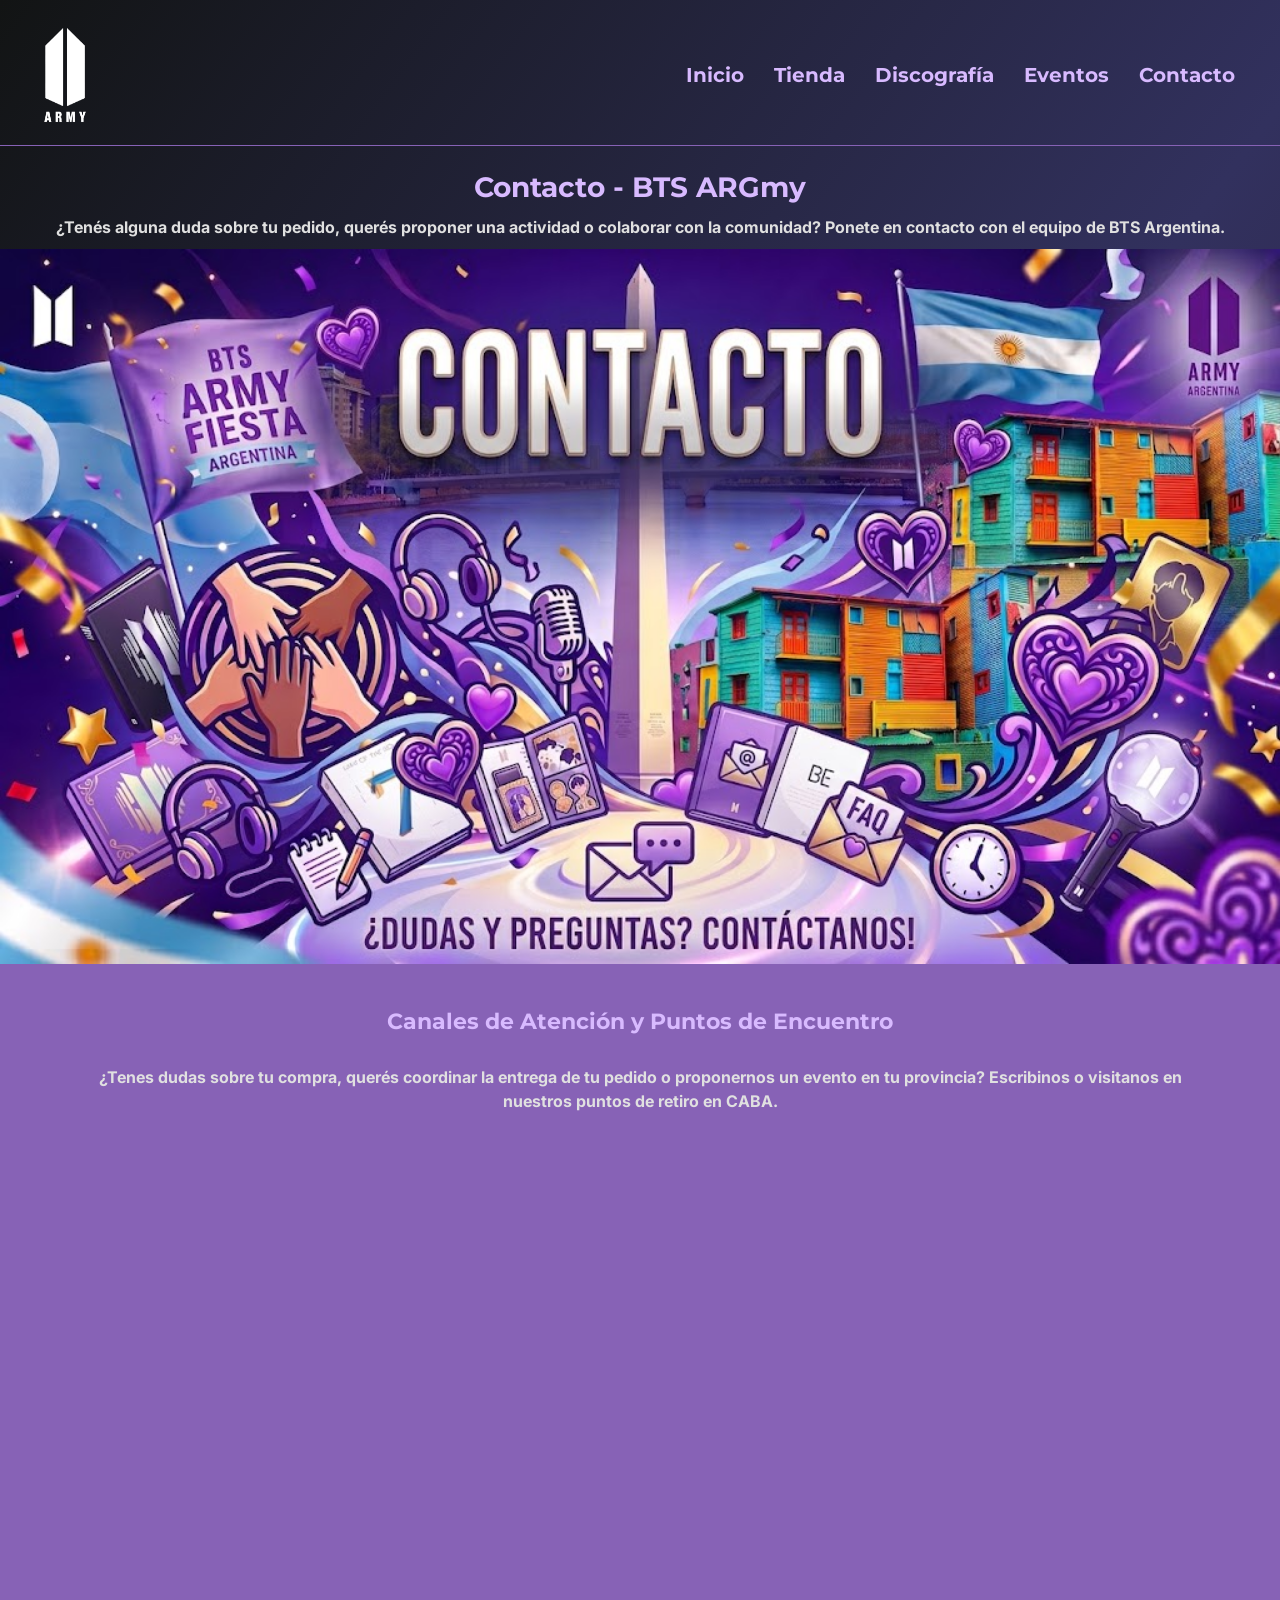
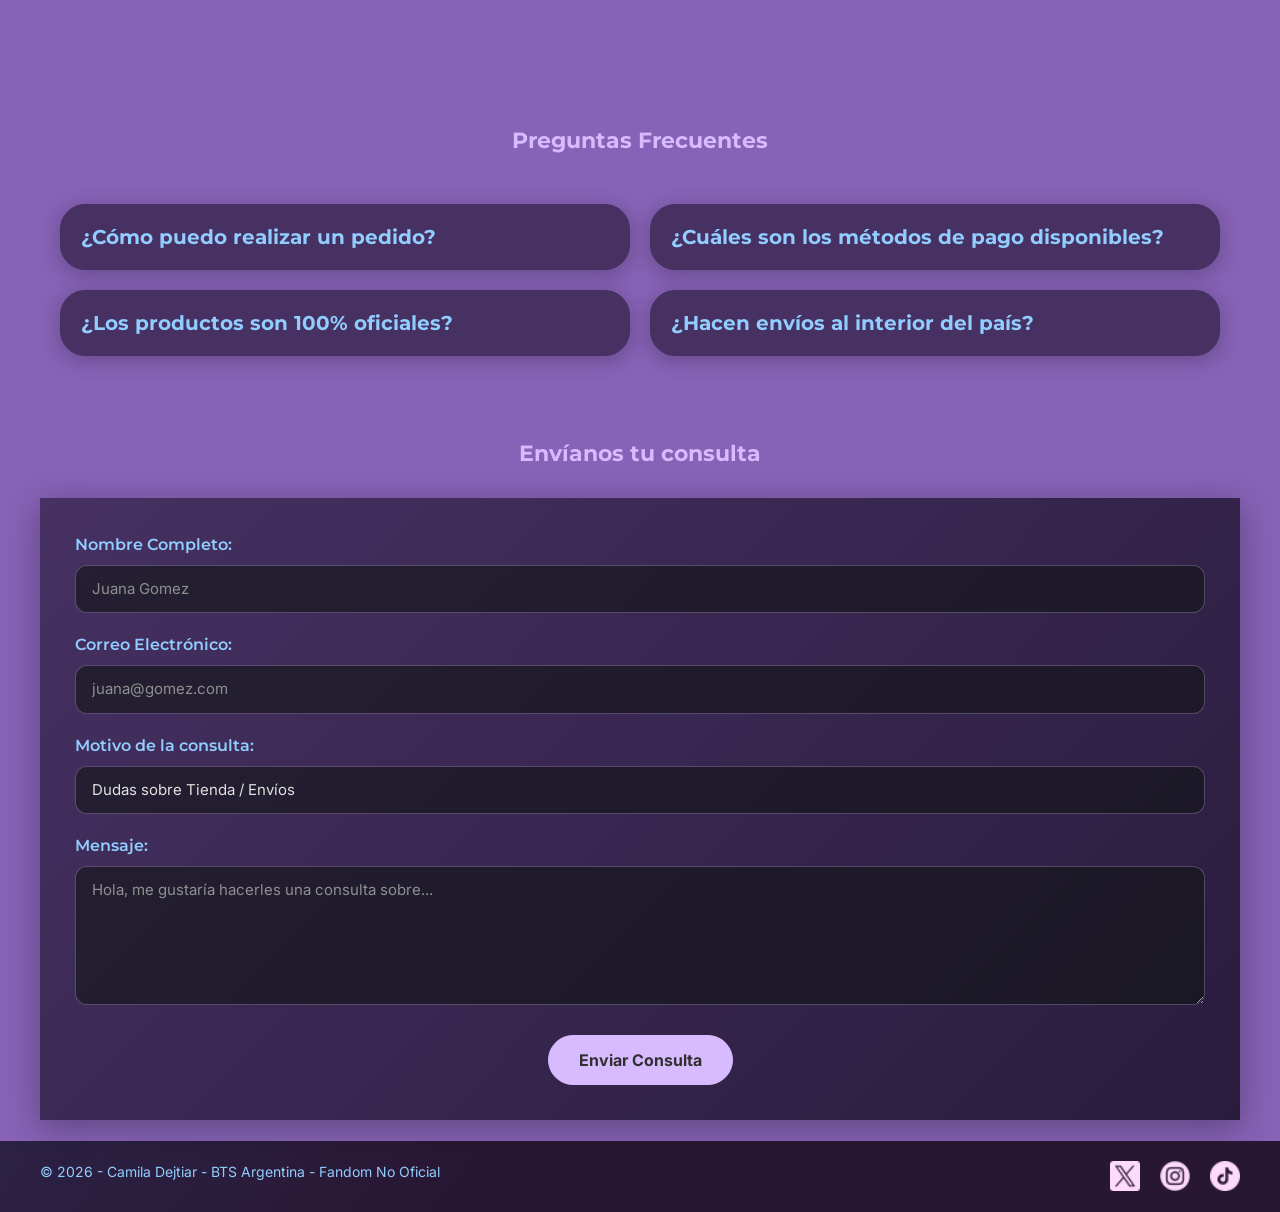
==== commit ba081b99: "PE5 - Integración de Bootstrap y estados interactivos" ====
--- a/pages/contacto.html
+++ b/pages/contacto.html
@@ -3,6 +3,7 @@
 <head>
     <meta charset="UTF-8">
     <meta name="viewport" content="width=device-width, initial-scale=1.0">
+    <link href="https://cdn.jsdelivr.net/npm/bootstrap@5.3.8/dist/css/bootstrap.min.css" rel="stylesheet" integrity="sha384-sRIl4kxILFvY47J16cr9ZwB07vP4J8+LH7qKQnuqkuIAvNWLzeN8tE5YBujZqJLB" crossorigin="anonymous">
     <link rel="stylesheet" href="../styles/style.css">
     <link rel="shortcut icon" href="../assets/images/army.png" type="image/x-icon">
     <link rel="preconnect" href="https://fonts.googleapis.com">
@@ -12,18 +13,34 @@
 </head>
 <body>
     <header>
-        <a href="../index.html">
-            <img src="../assets/images/army-white.png" width="50px" height="100px" alt="Logo de BTS Argentina">
-        </a>
-        
-        <nav>
-            <ul>
-                <li><a href="../index.html">Inicio</a></li>
-                <li><a href="./tienda.html">Tienda</a></li>
-                <li><a href="./discografia.html">Discografía</a></li>
-                <li><a href="./eventos.html">Eventos</a></li>
-                <li><a href="./contacto.html">Contacto</a></li>
-            </ul>
+        <nav class="navbar navbar-expand-lg">
+            <div class="container-fluid header">
+                <a href="../index.html">
+                    <img src="../assets/images/army-white.png" alt="Logo de BTS Argentina">
+                </a>
+                <button class="navbar-toggler bg-custom button" type="button" data-bs-toggle="collapse" data-bs-target="#navbarNav" aria-controls="navbarNav" aria-expanded="false" aria-label="Toggle navigation">
+                <span class="navbar-toggler-icon"></span>
+                </button>
+                <div class="collapse navbar-collapse justify-content-end" id="navbarNav">
+                <ul class="navbar-nav containerMenu">
+                    <li class="nav-item">
+                    <a class="nav-link linkMenu" aria-current="page" href="../index.html">Inicio</a>
+                    </li>
+                    <li class="nav-item">
+                    <a class="nav-link linkMenu" href="./tienda.html">Tienda</a>
+                    </li>
+                    <li class="nav-item">
+                    <a class="nav-link linkMenu" href="./discografia.html">Discografía</a>
+                    </li>
+                    <li class="nav-item">
+                    <a class="nav-link linkMenu" href="./eventos.html">Eventos</a>
+                    </li>
+                    <li class="nav-item">
+                    <a class="nav-link linkMenu" href="./contacto.html">Contacto</a>
+                    </li>
+                </ul>
+                </div>
+            </div>
         </nav>
     </header>
 
@@ -32,33 +49,50 @@
         <p class="body-text strong center area-description">¿Tenés alguna duda sobre tu pedido, querés proponer una actividad o colaborar con la comunidad? Ponete en contacto con el equipo de BTS Argentina.</p>
 
         <figure class="hero area-hero">
-            <img src="../assets/images/contacto.jpeg" width="1920px" height="1080px" alt="Ilustración con el texto Contacto sobre fondo morado con íconos de sobres de mensajes, libro de FAQ, reloj y elementos de BTS">
+            <img class="img-fluid w-100" src="../assets/images/contacto.jpeg" width="1920px" height="1080px" alt="Ilustración con el texto Contacto sobre fondo morado con íconos de sobres de mensajes, libro de FAQ, reloj y elementos de BTS">
         </figure>
 
         <section class="content area-map">
             <h2>Canales de Atención y Puntos de Encuentro</h2>
             <p class="body-text strong center">¿Tenes dudas sobre tu compra, querés coordinar la entrega de tu pedido o proponernos un evento en tu provincia? Escribinos o visitanos en nuestros puntos de retiro en CABA.</p>
-            <iframe src="https://www.google.com/maps/embed?pb=!1m18!1m12!1m3!1d13143.437492798425!2d-58.46118122595642!3d-34.55711579575449!2m3!1f0!2f0!3f0!3m2!1i1024!2i768!4f13.1!3m3!1m2!1s0x95bcb5d3ea07df93%3A0x947b5150d5a5bda4!2sBarrio%20Chino%2C%20C1428%20Cdad.%20Aut%C3%B3noma%20de%20Buenos%20Aires!5e0!3m2!1ses!2sar!4v1787437339825!5m2!1ses!2sar" width="600" height="450" style="border:0;" allowfullscreen="" loading="lazy" referrerpolicy="strict-origin-when-cross-origin"></iframe>
+            <iframe src="https://www.google.com/maps/embed?pb=!1m18!1m12!1m3!1d13143.437492798425!2d-58.46118122595642!3d-34.55711579575449!2m3!1f0!2f0!3f0!3m2!1i1024!2i768!4f13.1!3m3!1m2!1s0x95bcb5d3ea07df93%3A0x947b5150d5a5bda4!2sBarrio%20Chino%2C%20C1428%20Cdad.%20Aut%C3%B3noma%20de%20Buenos%20Aires!5e0!3m2!1ses!2sar!4v1787437339825!5m2!1ses!2sar" allowfullscreen="" loading="lazy" referrerpolicy="strict-origin-when-cross-origin"></iframe>
         </section>
 
         <section class="content area-faq">
             <h2>Preguntas Frecuentes</h2>
-            <div class="faq-container">
+
+            <div class="accordion faq-container" id="accordionFlushExample">
                 <article class="faq">
-                    <h3>¿Cómo puedo realizar un pedido?</h3>
-                    <p class="body-text">Para realizar un pedido, simplemente navega por nuestra tienda en línea, selecciona los productos que deseas y agrégalos al carrito. Luego, sigue el proceso de pago y proporciona la información de envío.</p>
+                    <h3 class="accordion-header collapsed" type="button" data-bs-toggle="collapse" data-bs-target="#flush-collapseOne" aria-expanded="false" aria-controls="flush-collapseOne">
+                        ¿Cómo puedo realizar un pedido?
+                    </h3>
+                    <div id="flush-collapseOne" class="accordion-collapse collapse" data-bs-parent="#accordionFlushExample">
+                    <div class="accordion-body body-text">Para realizar un pedido, simplemente navega por nuestra tienda en línea, selecciona los productos que deseas y agrégalos al carrito. Luego, sigue el proceso de pago y proporciona la información de envío.</div>
+                    </div>
                 </article>
                 <article class="faq">
-                    <h3>¿Cuáles son los métodos de pago disponibles?</h3>
-                    <p class="body-text">Ofrecemos varios métodos de pago, incluyendo tarjeta de crédito/débito, transferencia bancaria y efectivo en puntos de retiro.</p>
+                    <h3 class="accordion-header collapsed" type="button" data-bs-toggle="collapse" data-bs-target="#flush-collapseTwo" aria-expanded="false" aria-controls="flush-collapseTwo">
+                    ¿Cuáles son los métodos de pago disponibles?
+                    </h3>
+                    <div id="flush-collapseTwo" class="accordion-collapse collapse" data-bs-parent="#accordionFlushExample">
+                            <div class="accordion-body body-text">Ofrecemos varios métodos de pago, incluyendo tarjeta de crédito/débito, transferencia bancaria y efectivo en puntos de retiro.</div>
+                    </div>
                 </article>
                 <article class="faq">
-                    <h3>¿Los productos son 100% oficiales?</h3>
-                    <p class="body-text">Sí, traemos todo directamente desde Weverse Shop Corea.</p>
+                    <h3 class="accordion-header collapsed" type="button" data-bs-toggle="collapse" data-bs-target="#flush-collapseThree" aria-expanded="false" aria-controls="flush-collapseOne">
+                        ¿Los productos son 100% oficiales?
+                    </h3>
+                    <div id="flush-collapseThree" class="accordion-collapse collapse" data-bs-parent="#accordionFlushExample">
+                            <div class="accordion-body body-text">Sí, traemos todo directamente desde Weverse Shop Corea.</div>
+                    </div>
                 </article>
                 <article class="faq">
-                    <h3>¿Hacen envíos al interior del país?</h3>
-                    <p class="body-text">Sí, realizamos envíos a todo el país. Los tiempos de entrega pueden variar según la ubicación.</p>
+                    <h3 class="accordion-header collapsed" type="button" data-bs-toggle="collapse" data-bs-target="#flush-collapseFour" aria-expanded="false" aria-controls="flush-collapseFour">
+                        ¿Hacen envíos al interior del país?
+                    </h3>
+                    <div id="flush-collapseFour" class="accordion-collapse collapse" data-bs-parent="#accordionFlushExample">
+                            <div class="accordion-body body-text">Sí, realizamos envíos a todo el país. Los tiempos de entrega pueden variar según la ubicación.</div>
+                    </div>
                 </article>
             </div>
         </section>
@@ -110,5 +144,6 @@
             </a>
         </section>
     </footer>
+    <script src="https://cdn.jsdelivr.net/npm/bootstrap@5.3.8/dist/js/bootstrap.bundle.min.js" integrity="sha384-FKyoEForCGlyvwx9Hj09JcYn3nv7wiPVlz7YYwJrWVcXK/BmnVDxM+D2scQbITxI" crossorigin="anonymous"></script>
 </body>
 </html>
--- a/styles/style.css
+++ b/styles/style.css
@@ -21,11 +21,15 @@
     font-size: 62.5%;
 }
 
+.content, .content-albumes{
+    background-color: #8762b6;
+}
+
 .content{
-    background-color: #8762b6;
-}
-
-.content h2{
+    padding: 2rem 4rem;
+}
+
+.content h2, .content-albumes h2{
     text-align:center;
     padding: 2.5rem;
 }
@@ -43,6 +47,10 @@
 
 .center{
     text-align:center;
+}
+
+li{
+    list-style-type: none;
 }
 
 /* Fondo */
@@ -54,30 +62,29 @@
 }
 
 /* Menu */
-a{
+.linkMenu{
     text-decoration: none;
     color: #8762b6;
 }
 
-li{
-    list-style: none;
-}
-
-nav ul li a:hover{
+.linkMenu:hover{
     color: #91CDFF;
 }
 
-header{
+.header{
     padding: 2rem 4rem;
-    border-bottom: 1px solid #8762b6; 
-
-    display:flex;
-    flex-direction: row;
-    justify-content: space-between;
-    align-items: center;
-}
-
-nav ul {
+    border-bottom: 1px solid #8762b6;
+}
+
+.bg-custom{
+    background-color: #8762b6;
+}
+
+.navbar-toggler-icon {
+    background-image: url("data:image/svg+xml;charset=utf8,%3Csvg viewBox='0 0 30 30' xmlns='http://www.w3.org/2000/svg'%3E%3Cpath stroke='%23ffffff' stroke-width='2' stroke-linecap='round' stroke-miterlimit='10' d='M4 7h22M4 15h22M4 23h22'/%3E%3C/svg%3E") !important;
+}
+
+.containerMenu{
     display:flex;
     flex-direction: column;
     justify-content: center;
@@ -89,13 +96,18 @@
     color: #D8BAFF;
 }
 
+header a img{
+    width:50px;
+    height:100px;
+}
+
 /* Animación subrayado para el menú (no me pude resistir) */
-nav ul li a {
+.linkMenu {
     position: relative;
     color: inherit;
 }
 
-nav ul li a::after {
+.linkMenu::after {
     content: '';
     position: absolute;
     bottom: 0;
@@ -109,9 +121,21 @@
     transition: transform 0.5s ease-in-out;
 }
 
-nav ul li a:hover::after {
+.linkMenu:hover::after {
     transform: scaleX(1);
     transform-origin: bottom left;
+}
+
+/* Cards */
+.myCard{
+    background-color: #463162;
+    border-radius: 25px;
+    padding: 2rem;
+    box-shadow: 0 4px 20px rgba(0, 0, 0, 0.25);
+}
+
+.myCard p{
+    color:#E0E0E0;
 }
 
 /* Footer */
@@ -201,8 +225,6 @@
 
 form input, form textarea, form select{
     color: #303030;
-    margin: 1rem;
-    padding: 1rem;
 }
 
 .strong{
@@ -214,6 +236,7 @@
     display:inline-block;
     width:fit-content;
 
+    text-decoration: none;
     border: 1px solid #D8BAFF;
     border-radius: 50px;
     background-color: #D8BAFF;
@@ -222,14 +245,13 @@
     font-weight: bold;
     text-align: center; 
     padding: 1rem 1.8rem;
-
-    transition: transform 0.3s ease, box-shadow 0.3s ease, background-color 0.3s ease;
 }
 
 .button-secondary{
     display:inline-block;
     width:fit-content;
 
+    text-decoration: none;
     border: 1px solid rgb(113, 71, 169);
     border-radius: 50px;
     background-color: rgba(113, 71, 169, 0.5);
@@ -237,8 +259,6 @@
 
     font-size:1.3rem;
     padding: 0.8rem 2em;
-
-    transition: transform 0.3s ease, box-shadow 0.3s ease, background-color 0.3s ease;
 }
 
 .button-center{
@@ -248,18 +268,35 @@
     padding: 2rem 0rem;
 }
 
-button:hover, .button:hover {
+/* Estados botones */
+.button, .button-secondary, .linkMenu, .myCard, .product, .album, .new, .faq {
+    transition: transform 0.3s ease, box-shadow 0.3s ease, background-color 0.3s ease, border-color 0.3s ease !important;
+}
+
+.button:hover {
     transform: translateY(-3px);
     background-color: #e5d0ff;
     box-shadow: 0 0 15px rgba(216, 186, 255, 0.8), 
                 0 0 30px rgba(145, 205, 255, 0.4);
 }
 
+.button:focus, .button-secondary:focus, .linkMenu:focus {
+    outline: 2px solid #91CDFF;
+    outline-offset: 3px;
+    color: #91CDFF !important;
+}
+
+.button:active, .button-secondary:active {
+    transform: scale(0.95) translateY(0) !important;
+    box-shadow: 0 0 10px rgba(216, 186, 255, 0.6) !important;
+}
+
+.linkMenu:active {
+    color: #FFDAFF !important;
+}
+
 /* Imágenes */
 .hero img, .content img{
-    width:100%;
-    height:auto;
-
     border-radius: 25px;
 }
 
@@ -347,11 +384,6 @@
     transition: transform 0.3s ease, border-color 0.3s ease;
 }
 
-.product:hover, .album:hover {
-    transform: translateY(-4px);
-    border-color: #D8BAFF;
-}
-
 .album{
     max-width: 500px;
 }
@@ -423,6 +455,14 @@
     font-weight: 600;
 }
 
+#accordionTracklist .accordion-button::after {
+    width: 2.2rem;
+    height: 2.2rem;
+    background-size: 2.2rem;
+
+    filter: invert(80%) sepia(20%) saturate(1000%) hue-rotate(220deg);
+}
+
 /* Noticias y Eventos */
 .news {
     display: flex;
@@ -449,7 +489,7 @@
     transition: transform 0.3s ease, border-color 0.3s ease;
 }
 
-.new:hover {
+.new:hover, .myCard:hover, .product:hover, .album:hover {
     transform: translateY(-4px);
     border-color: #D8BAFF;
 }
@@ -490,19 +530,17 @@
     gap: 2rem;
 }
 
-.gallery{
-    display: flex;
-    flex-direction: column;
-    justify-content: center;
-    align-items: center;
-    gap: 2rem;
-}
-
 .featuredNew img{
     width: 100%;
     object-fit: contain;
     border-radius: 8px;
     margin-bottom: 0.8rem;
+}
+
+.moreNews{
+    display: flex;
+    flex-direction: column;
+    gap:2rem;
 }
 
 /* FAQ */
@@ -735,21 +773,27 @@
         padding: 4rem;
     }
 
-    .featuredAlbum {
-        grid-column: 1 / -1;
-    }
-
-    .gallery{
-        flex-direction: row;
-        flex:1;
-    }
-
     .featuredNew {
         grid-column: 1 / -1;
     }
 
     .featuredNew img {
-        height: 300px;
+        height: 500px;
+    }
+}
+
+
+@media (min-width: 1024px) {
+    nav ul{
+        gap:2rem;
+    }
+
+    .body-text{
+        padding: 0rem 4rem;
+    }
+
+    .news{
+        flex-wrap:nowrap;
     }
 
     .faq-container {
@@ -759,26 +803,4 @@
         margin: 0 auto;
         padding: 2rem;
     }
-}
-
-
-@media (min-width: 1024px) {
-    .area-cards{
-        display:grid;
-        grid-template-columns: repeat(2, 1fr);
-        gap: 2rem;
-    }
-
-    nav ul{
-        flex-direction: row;
-        gap:2rem;
-    }
-
-    .body-text{
-        padding: 0rem 4rem;
-    }
-
-    .featuredNew img {
-        height: 500px;
-    }
 }
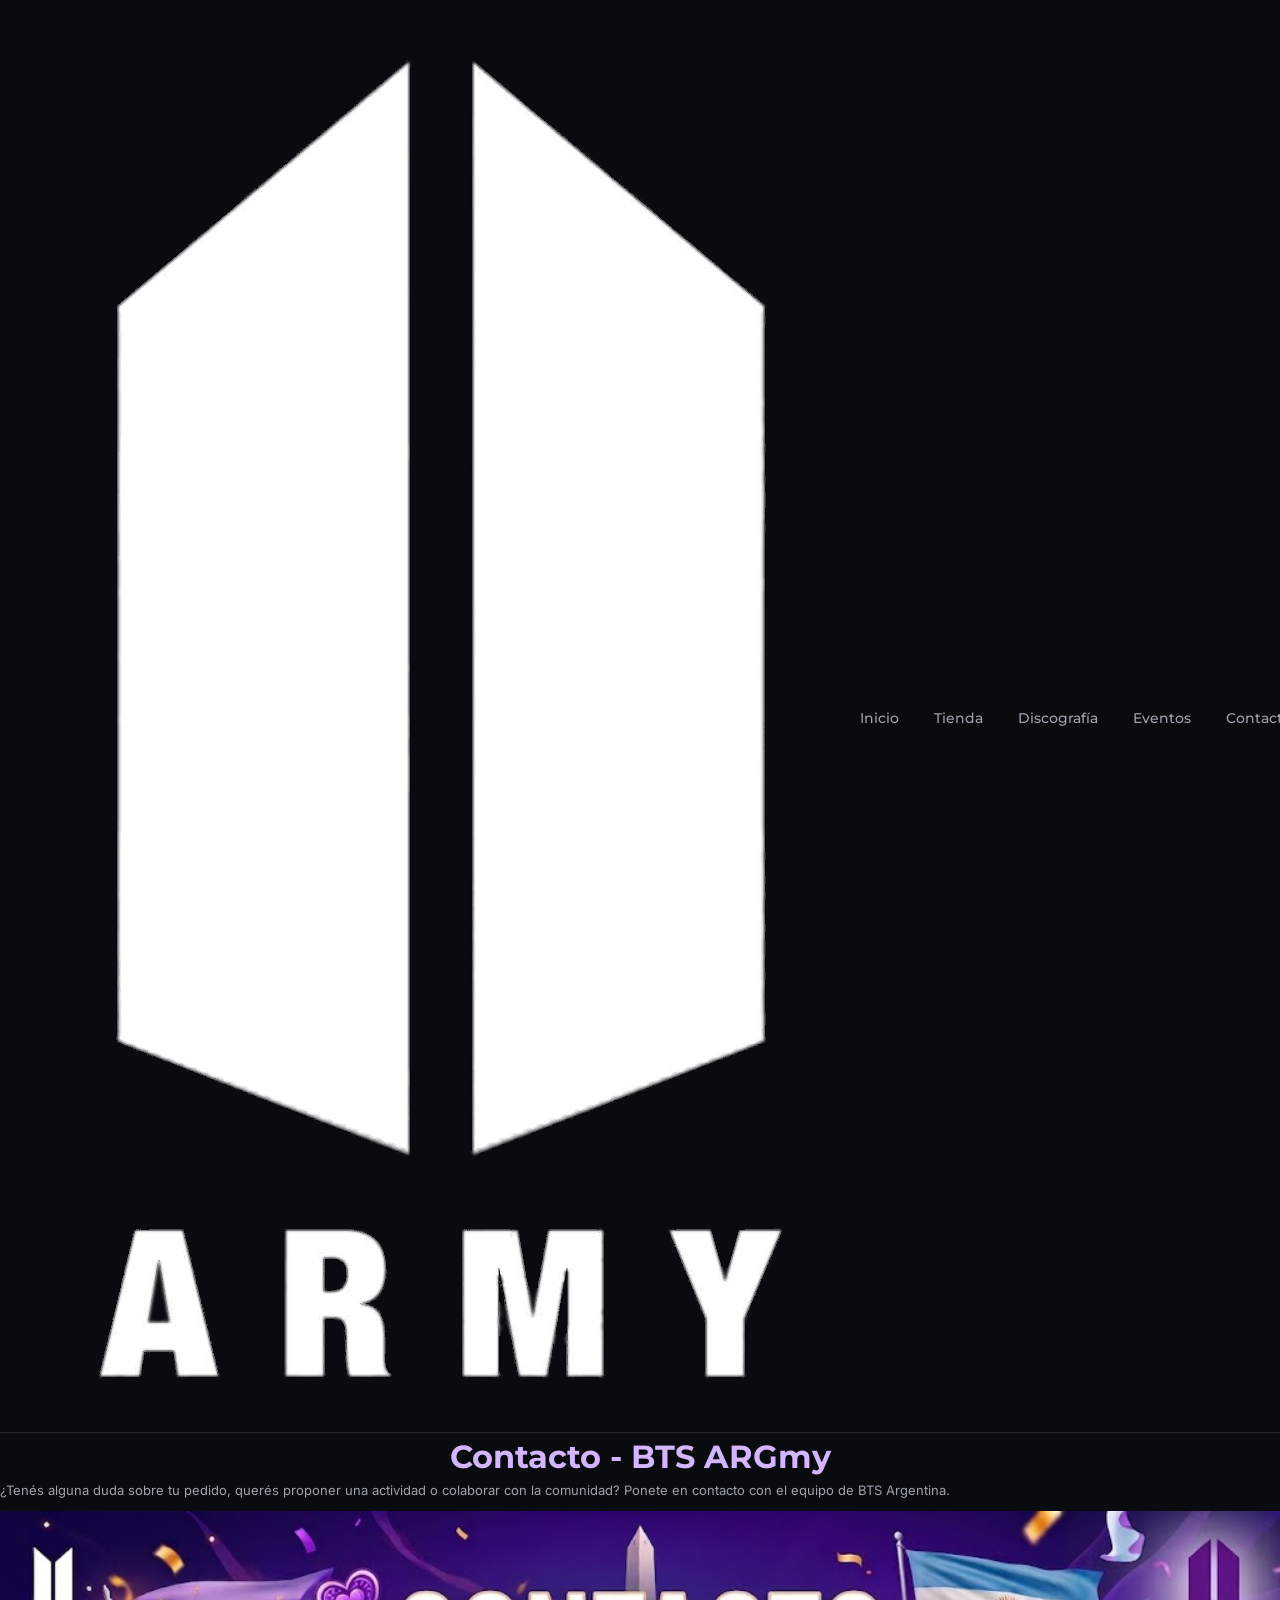
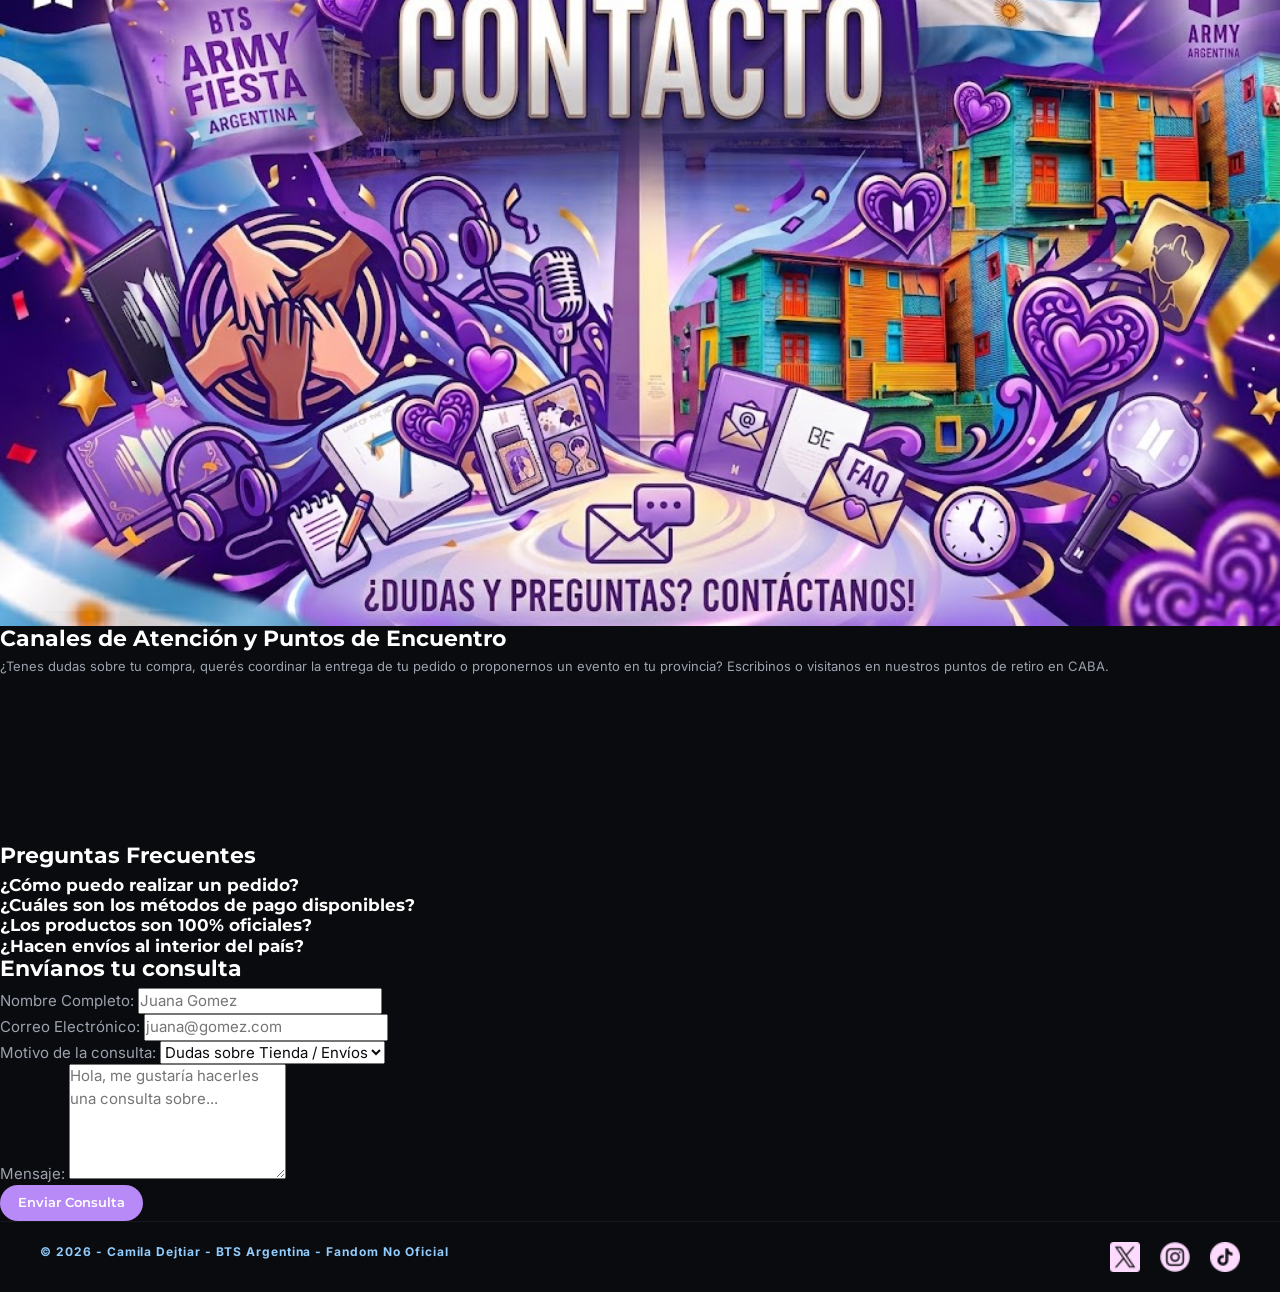
==== commit c13f6d7f: "style: define color tokens, typography and card components" ====
--- a/pages/contacto.html
+++ b/pages/contacto.html
@@ -4,7 +4,7 @@
     <meta charset="UTF-8">
     <meta name="viewport" content="width=device-width, initial-scale=1.0">
     <link href="https://cdn.jsdelivr.net/npm/bootstrap@5.3.8/dist/css/bootstrap.min.css" rel="stylesheet" integrity="sha384-sRIl4kxILFvY47J16cr9ZwB07vP4J8+LH7qKQnuqkuIAvNWLzeN8tE5YBujZqJLB" crossorigin="anonymous">
-    <link rel="stylesheet" href="../styles/style.css">
+    <link rel="stylesheet" href="../css/style.css">
     <link rel="shortcut icon" href="../assets/images/army.png" type="image/x-icon">
     <link rel="preconnect" href="https://fonts.googleapis.com">
     <link rel="preconnect" href="https://fonts.gstatic.com" crossorigin>
--- a/css/style.css
+++ b/css/style.css
@@ -0,0 +1,302 @@
+* {
+  margin: 0;
+  padding: 0;
+  box-sizing: border-box;
+}
+
+html {
+  font-size: 62.5%;
+}
+
+body {
+  background-color: #0a0b0e;
+  font-family: "Inter", sans-serif;
+  font-size: 1.5rem;
+  color: #9ca3af;
+  min-height: 100vh;
+  display: flex;
+  flex-direction: column;
+}
+
+a {
+  text-decoration: none;
+  color: inherit;
+}
+
+li {
+  list-style-type: none;
+}
+
+figure {
+  margin: 0;
+}
+
+.title, h1, h2, h3, h4 {
+  font-family: "Montserrat", sans-serif;
+  font-weight: 700;
+  color: #ffffff;
+}
+
+.hero-title, .area-title {
+  font-size: 3.2rem;
+  color: #d4b5ff !important;
+  text-align: center;
+}
+
+.title, h2 {
+  font-size: 2.2rem;
+  color: #ffffff;
+}
+
+.subtitle, h3 {
+  font-size: 1.7rem;
+  color: #ffffff;
+}
+
+.body-text {
+  font-size: 1.3rem;
+  color: #9ca3af;
+}
+
+.body-subtext {
+  font-size: 1.3rem;
+  color: #9ca3af;
+}
+
+.body-secondary {
+  font-size: 1.2rem;
+  color: #91CDFF;
+  letter-spacing: 0.08em;
+  font-weight: 700;
+}
+
+.header {
+  padding: 1.5rem 3rem;
+  border-bottom: 1px solid #232730;
+  background-color: #0a0b0e;
+}
+
+.bg-custom {
+  background-color: #16181e;
+  border: 1px solid #232730;
+}
+
+.navbar-toggler-icon {
+  background-image: url("data:image/svg+xml;charset=utf8,%3Csvg viewBox='0 0 30 30' xmlns='http://www.w3.org/2000/svg'%3E%3Cpath stroke='%23b78af7' stroke-width='2' stroke-linecap='round' stroke-miterlimit='10' d='M4 7h22M4 15h22M4 23h22'/%3E%3C/svg%3E") !important;
+}
+
+.containerMenu {
+  font-family: "Montserrat", sans-serif;
+  font-size: 1.4rem;
+  font-weight: 500;
+  gap: 1.5rem;
+  align-items: center;
+}
+
+.linkMenu {
+  color: #9ca3af !important;
+  transition: all 0.2s ease-in-out;
+  padding: 0.5rem 1rem !important;
+}
+.linkMenu:hover, .linkMenu.active {
+  color: #d4b5ff !important;
+}
+.linkMenu::after {
+  display: none !important;
+}
+
+footer {
+  padding: 2rem 4rem;
+  border-top: 1px solid #16181e;
+  display: flex;
+  flex-direction: row;
+  justify-content: space-between;
+  align-items: center;
+  gap: 2rem;
+  margin-top: auto;
+}
+footer section {
+  display: flex;
+  flex-direction: row;
+  justify-content: center;
+  align-items: center;
+  gap: 2rem;
+}
+footer img {
+  width: 3rem;
+  height: 3rem;
+}
+
+button, .button {
+  display: inline-block;
+  width: fit-content;
+  text-decoration: none;
+  border: none;
+  border-radius: 50px;
+  background-color: #b78af7;
+  color: #ffffff;
+  font-family: "Montserrat", sans-serif;
+  font-weight: 600;
+  font-size: 1.3rem;
+  text-align: center;
+  padding: 0.8rem 1.8rem;
+  transition: all 0.2s ease-in-out !important;
+}
+button:hover, .button:hover {
+  background-color: #d4b5ff;
+  color: #0a0b0e;
+  box-shadow: 0 0 15px rgba(183, 138, 247, 0.4);
+}
+
+.button-secondary {
+  display: inline-block;
+  width: fit-content;
+  text-decoration: none;
+  border: 1px solid #232730;
+  border-radius: 50px;
+  background-color: #101117;
+  color: #9ca3af;
+  font-family: "Montserrat", sans-serif;
+  font-size: 1.2rem;
+  padding: 0.6rem 1.4rem;
+  transition: all 0.2s ease-in-out !important;
+}
+.button-secondary:hover {
+  border-color: #b78af7;
+  color: #ffffff;
+}
+
+.hero-tag {
+  display: inline-block;
+  background-color: #241a35;
+  color: #d4b5ff;
+  border: 1px solid rgba(183, 138, 247, 0.25);
+  border-radius: 50px;
+  font-size: 1.1rem;
+  padding: 0.4rem 1.4rem;
+  font-weight: 600;
+  letter-spacing: 0.05em;
+}
+
+.news-chip {
+  display: inline-block;
+  background-color: #241a35;
+  color: #d4b5ff;
+  border: 1px solid rgba(183, 138, 247, 0.25);
+  border-radius: 50px;
+  font-size: 1.1rem;
+  padding: 0.2rem 1rem;
+  font-weight: 600;
+}
+
+.myCard {
+  background-color: #16181e;
+  border: 1px solid #232730;
+  border-radius: 16px;
+  padding: 2rem;
+  transition: all 0.2s ease-in-out;
+}
+.myCard p {
+  color: #9ca3af;
+}
+
+.service-card .icon-box {
+  display: inline-flex;
+  align-items: center;
+  justify-content: center;
+  width: 36px;
+  height: 36px;
+  background-color: #241a35;
+  border: 1px solid rgba(183, 138, 247, 0.2);
+  border-radius: 8px;
+  font-size: 1.6rem;
+  margin-bottom: 1.2rem;
+}
+.service-card .card-action-link {
+  color: #9ca3af;
+  font-size: 1.3rem;
+  font-weight: 500;
+  transition: all 0.2s ease-in-out;
+}
+.service-card .card-action-link:hover {
+  color: #d4b5ff;
+}
+
+.area-cards .col-lg-7 .myCard {
+  background-color: #101117;
+  border: 1px solid #232730;
+  border-radius: 8px;
+}
+.area-cards .col-lg-7 .myCard .subtitle {
+  color: #ffffff;
+}
+
+.metric-box {
+  background-color: #101117;
+  border: 1px solid #232730;
+  border-radius: 8px;
+}
+.metric-box .metric-number {
+  color: #b78af7;
+  font-size: 2.2rem;
+  font-weight: 700;
+}
+
+.hero-card {
+  padding: 3.5rem 2rem;
+  background-color: #16181e;
+}
+
+.hero-max-width {
+  max-width: 650px;
+}
+
+.hero-carousel {
+  border-radius: 12px;
+  max-width: 900px;
+  margin: 0 auto;
+  border: 1px solid #232730;
+}
+
+.logo-header {
+  width: 45px;
+  height: auto;
+}
+
+.event-img-container {
+  width: 100%;
+  max-height: 220px;
+  overflow: hidden;
+  border-radius: 8px;
+}
+.event-img-container img {
+  width: 100%;
+  height: 100%;
+  object-fit: cover;
+}
+
+form input, form textarea, form select {
+  color: #0a0b0e;
+}
+
+.form-control-dark {
+  background-color: rgba(10, 11, 14, 0.6);
+  border: 1.5px solid rgba(183, 138, 247, 0.3);
+  border-radius: 8px;
+  font-family: "Inter", sans-serif;
+  font-size: 1.5rem;
+  color: #ffffff;
+  padding: 1.2rem 1.6rem;
+  outline: none;
+  transition: all 0.2s ease-in-out;
+}
+.form-control-dark:focus {
+  border-color: #d4b5ff;
+  background-color: rgba(10, 11, 14, 0.9);
+  box-shadow: 0 0 12px rgba(212, 181, 255, 0.4);
+}
+.form-control-dark::placeholder {
+  color: #8f8f8f;
+}
+
+/*# sourceMappingURL=style.css.map */
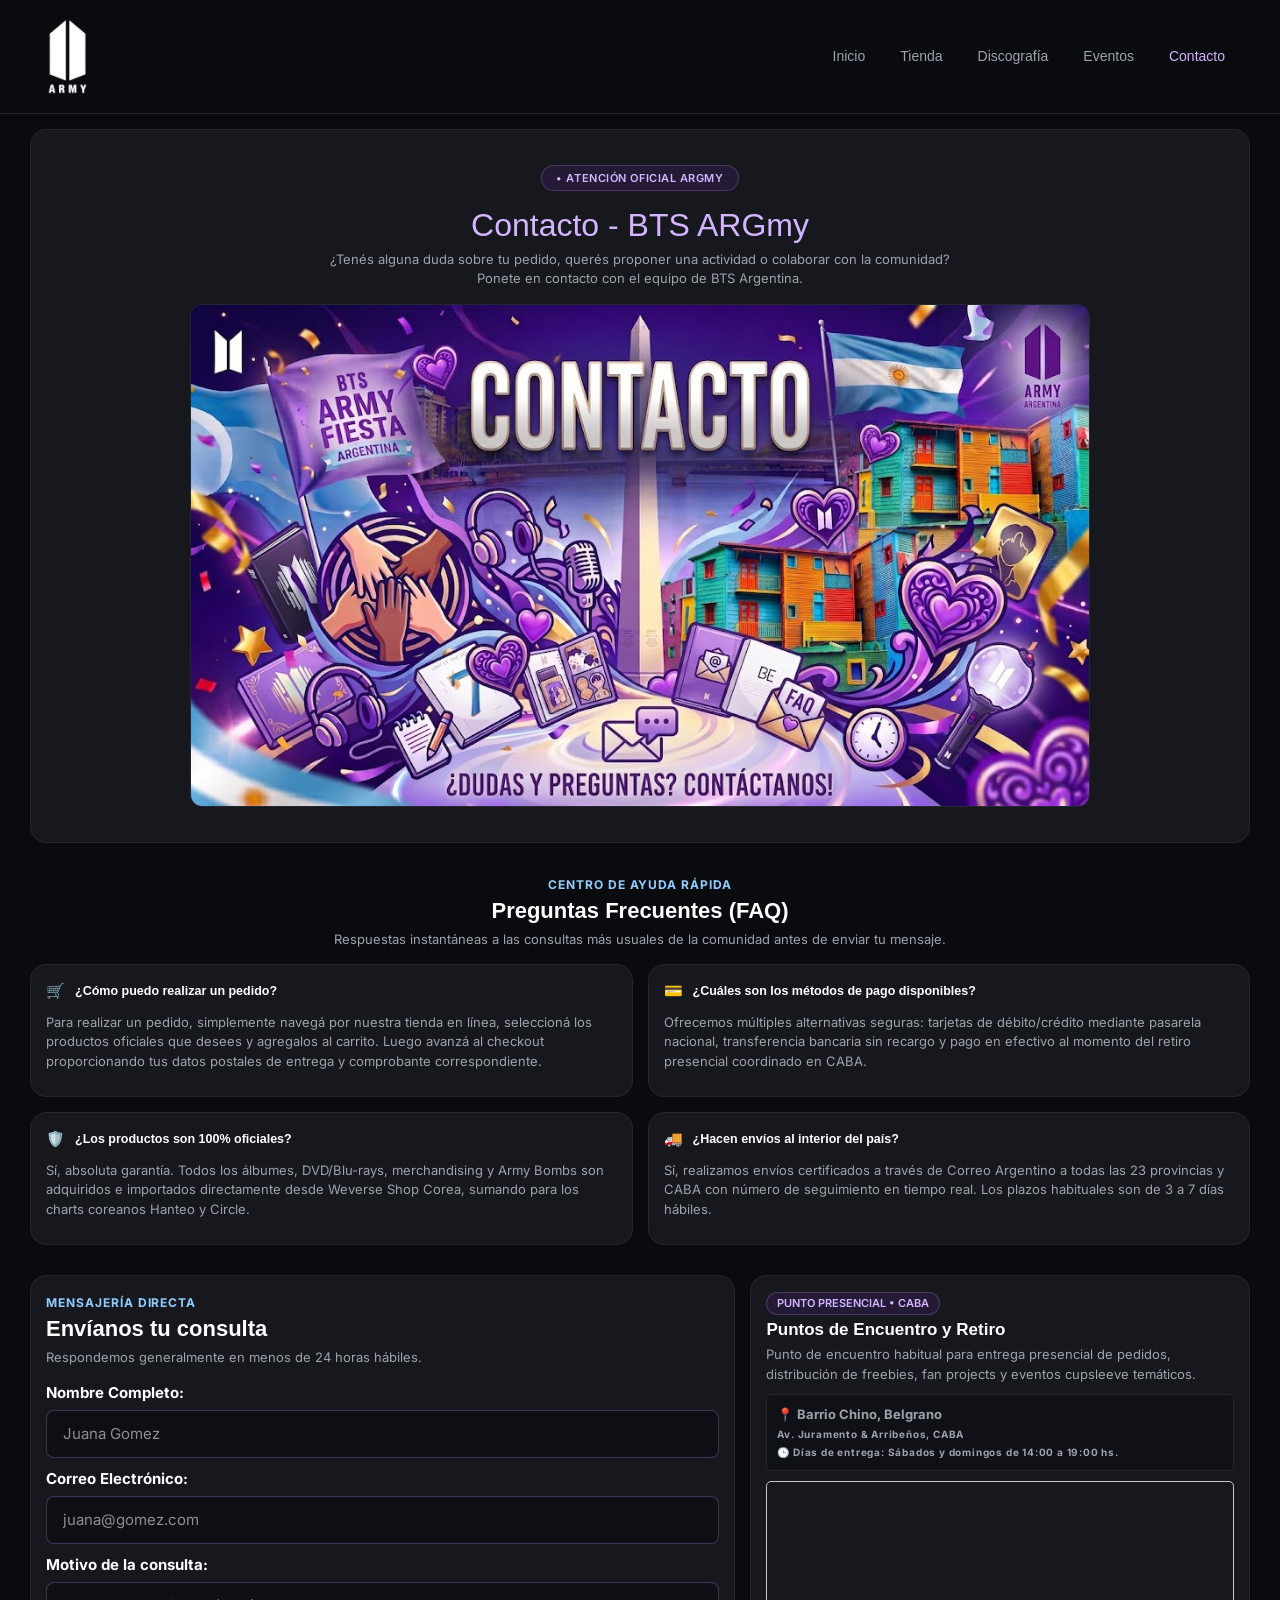
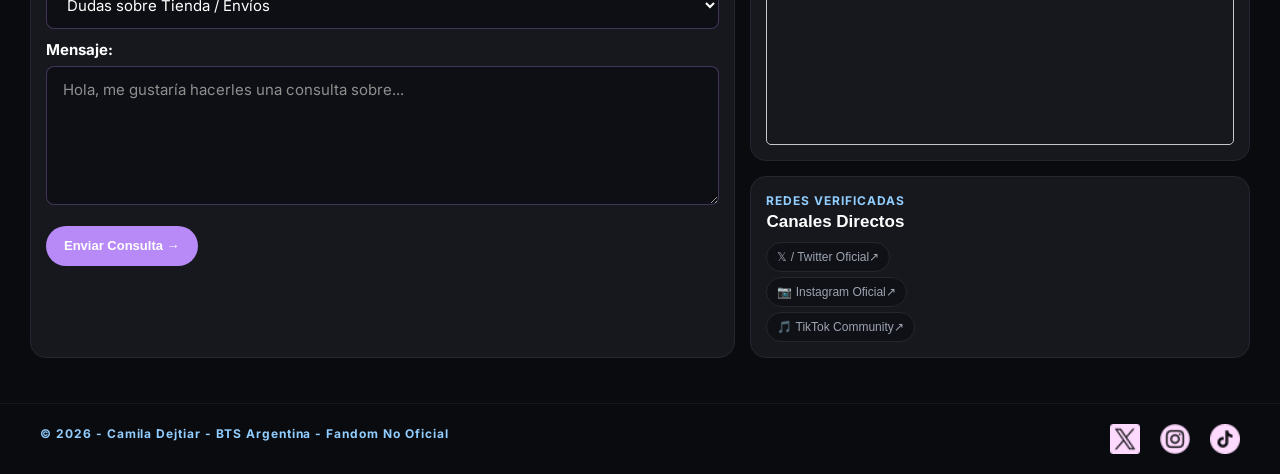
==== commit e82696f8: "feat: redesign contacto.html layout" ====
--- a/pages/contacto.html
+++ b/pages/contacto.html
@@ -8,142 +8,222 @@
     <link rel="shortcut icon" href="../assets/images/army.png" type="image/x-icon">
     <link rel="preconnect" href="https://fonts.googleapis.com">
     <link rel="preconnect" href="https://fonts.gstatic.com" crossorigin>
-    <link href="https://fonts.googleapis.com/css2?family=Inter:ital,opsz,wght@0,14..32,100..900;1,14..32,100..900&family=Montserrat:ital,wght@0,100..900;1,100..900&display=swap" rel="stylesheet">
+    <link href="https://fonts.googleapis.com/css2?family=Inter:ital,opsz,wght@0,14..32,100..900;1,14..32,100..900&display=swap" rel="stylesheet">
     <title>BTS ARGmy - Contacto</title>
 </head>
 <body>
+
+    <!-- HEADER / NAV -->
     <header>
-        <nav class="navbar navbar-expand-lg">
-            <div class="container-fluid header">
-                <a href="../index.html">
-                    <img src="../assets/images/army-white.png" alt="Logo de BTS Argentina">
+        <nav class="navbar navbar-expand-lg header">
+            <div class="container-fluid px-4">
+                <a href="../index.html" class="navbar-brand">
+                    <img src="../assets/images/army-white.png" alt="Logo de BTS Argentina" class="logo-header">
                 </a>
                 <button class="navbar-toggler bg-custom button" type="button" data-bs-toggle="collapse" data-bs-target="#navbarNav" aria-controls="navbarNav" aria-expanded="false" aria-label="Toggle navigation">
-                <span class="navbar-toggler-icon"></span>
+                    <span class="navbar-toggler-icon"></span>
                 </button>
                 <div class="collapse navbar-collapse justify-content-end" id="navbarNav">
-                <ul class="navbar-nav containerMenu">
-                    <li class="nav-item">
-                    <a class="nav-link linkMenu" aria-current="page" href="../index.html">Inicio</a>
-                    </li>
-                    <li class="nav-item">
-                    <a class="nav-link linkMenu" href="./tienda.html">Tienda</a>
-                    </li>
-                    <li class="nav-item">
-                    <a class="nav-link linkMenu" href="./discografia.html">Discografía</a>
-                    </li>
-                    <li class="nav-item">
-                    <a class="nav-link linkMenu" href="./eventos.html">Eventos</a>
-                    </li>
-                    <li class="nav-item">
-                    <a class="nav-link linkMenu" href="./contacto.html">Contacto</a>
-                    </li>
-                </ul>
+                    <ul class="navbar-nav containerMenu">
+                        <li class="nav-item">
+                            <a class="nav-link linkMenu" href="../index.html">Inicio</a>
+                        </li>
+                        <li class="nav-item">
+                            <a class="nav-link linkMenu" href="./tienda.html">Tienda</a>
+                        </li>
+                        <li class="nav-item">
+                            <a class="nav-link linkMenu" href="./discografia.html">Discografía</a>
+                        </li>
+                        <li class="nav-item">
+                            <a class="nav-link linkMenu" href="./eventos.html">Eventos</a>
+                        </li>
+                        <li class="nav-item">
+                            <a class="nav-link linkMenu active" aria-current="page" href="./contacto.html">Contacto</a>
+                        </li>
+                    </ul>
                 </div>
             </div>
         </nav>
     </header>
 
-    <main class="grid-contact">
-        <h1 class="area-title">Contacto - BTS ARGmy</h1>
-        <p class="body-text strong center area-description">¿Tenés alguna duda sobre tu pedido, querés proponer una actividad o colaborar con la comunidad? Ponete en contacto con el equipo de BTS Argentina.</p>
-
-        <figure class="hero area-hero">
-            <img class="img-fluid w-100" src="../assets/images/contacto.jpeg" width="1920px" height="1080px" alt="Ilustración con el texto Contacto sobre fondo morado con íconos de sobres de mensajes, libro de FAQ, reloj y elementos de BTS">
-        </figure>
-
-        <section class="content area-map">
-            <h2>Canales de Atención y Puntos de Encuentro</h2>
-            <p class="body-text strong center">¿Tenes dudas sobre tu compra, querés coordinar la entrega de tu pedido o proponernos un evento en tu provincia? Escribinos o visitanos en nuestros puntos de retiro en CABA.</p>
-            <iframe src="https://www.google.com/maps/embed?pb=!1m18!1m12!1m3!1d13143.437492798425!2d-58.46118122595642!3d-34.55711579575449!2m3!1f0!2f0!3f0!3m2!1i1024!2i768!4f13.1!3m3!1m2!1s0x95bcb5d3ea07df93%3A0x947b5150d5a5bda4!2sBarrio%20Chino%2C%20C1428%20Cdad.%20Aut%C3%B3noma%20de%20Buenos%20Aires!5e0!3m2!1ses!2sar!4v1787437339825!5m2!1ses!2sar" allowfullscreen="" loading="lazy" referrerpolicy="strict-origin-when-cross-origin"></iframe>
-        </section>
-
-        <section class="content area-faq">
-            <h2>Preguntas Frecuentes</h2>
-
-            <div class="accordion faq-container" id="accordionFlushExample">
-                <article class="faq">
-                    <h3 class="accordion-header collapsed" type="button" data-bs-toggle="collapse" data-bs-target="#flush-collapseOne" aria-expanded="false" aria-controls="flush-collapseOne">
-                        ¿Cómo puedo realizar un pedido?
-                    </h3>
-                    <div id="flush-collapseOne" class="accordion-collapse collapse" data-bs-parent="#accordionFlushExample">
-                    <div class="accordion-body body-text">Para realizar un pedido, simplemente navega por nuestra tienda en línea, selecciona los productos que deseas y agrégalos al carrito. Luego, sigue el proceso de pago y proporciona la información de envío.</div>
+    <!-- MAIN -->
+    <main class="grid-contact container-fluid py-4 px-md-5">
+
+        <section class="area-hero text-center myCard hero-card mb-5">
+            <span class="hero-tag mb-3">• ATENCIÓN OFICIAL ARGMY</span>
+            <h1 class="area-title display-4 my-2">Contacto - BTS ARGmy</h1>
+            <p class="body-text strong center area-description mx-auto mb-4 hero-max-width">
+                ¿Tenés alguna duda sobre tu pedido, querés proponer una actividad o colaborar con la comunidad? Ponete en contacto con el equipo de BTS Argentina.
+            </p>
+
+            <figure class="hero area-hero hero-carousel overflow-hidden">
+                <img class="img-fluid w-100" src="../assets/images/contacto.jpeg" alt="Ilustración con el texto Contacto sobre fondo morado con íconos de sobres de mensajes, libro de FAQ, reloj y elementos de BTS">
+            </figure>
+        </section>
+
+        <section class="content area-faq mb-5">
+            <div class="text-center mb-4">
+                <span class="body-secondary text-uppercase fw-bold">CENTRO DE AYUDA RÁPIDA</span>
+                <h2 class="title mt-1">Preguntas Frecuentes (FAQ)</h2>
+                <p class="body-subtext">Respuestas instantáneas a las consultas más usuales de la comunidad antes de enviar tu mensaje.</p>
+            </div>
+
+            <div class="row row-cols-1 row-cols-md-2 g-4">
+                
+                <div class="col">
+                    <article class="myCard h-100 p-4">
+                        <div class="d-flex align-items-center gap-3 mb-3">
+                            <span class="icon-box">🛒</span>
+                            <h3 class="subtitle fs-5 m-0">¿Cómo puedo realizar un pedido?</h3>
+                        </div>
+                        <p class="body-text p-0 text-start">
+                            Para realizar un pedido, simplemente navegá por nuestra tienda en línea, seleccioná los productos oficiales que desees y agregalos al carrito. Luego avanzá al checkout proporcionando tus datos postales de entrega y comprobante correspondiente.
+                        </p>
+                    </article>
+                </div>
+
+                <div class="col">
+                    <article class="myCard h-100 p-4">
+                        <div class="d-flex align-items-center gap-3 mb-3">
+                            <span class="icon-box">💳</span>
+                            <h3 class="subtitle fs-5 m-0">¿Cuáles son los métodos de pago disponibles?</h3>
+                        </div>
+                        <p class="body-text p-0 text-start">
+                            Ofrecemos múltiples alternativas seguras: tarjetas de débito/crédito mediante pasarela nacional, transferencia bancaria sin recargo y pago en efectivo al momento del retiro presencial coordinado en CABA.
+                        </p>
+                    </article>
+                </div>
+
+                <div class="col">
+                    <article class="myCard h-100 p-4">
+                        <div class="d-flex align-items-center gap-3 mb-3">
+                            <span class="icon-box">🛡️</span>
+                            <h3 class="subtitle fs-5 m-0">¿Los productos son 100% oficiales?</h3>
+                        </div>
+                        <p class="body-text p-0 text-start">
+                            Sí, absoluta garantía. Todos los álbumes, DVD/Blu-rays, merchandising y Army Bombs son adquiridos e importados directamente desde Weverse Shop Corea, sumando para los charts coreanos Hanteo y Circle.
+                        </p>
+                    </article>
+                </div>
+
+                <div class="col">
+                    <article class="myCard h-100 p-4">
+                        <div class="d-flex align-items-center gap-3 mb-3">
+                            <span class="icon-box">🚚</span>
+                            <h3 class="subtitle fs-5 m-0">¿Hacen envíos al interior del país?</h3>
+                        </div>
+                        <p class="body-text p-0 text-start">
+                            Sí, realizamos envíos certificados a través de Correo Argentino a todas las 23 provincias y CABA con número de seguimiento en tiempo real. Los plazos habituales son de 3 a 7 días hábiles.
+                        </p>
+                    </article>
+                </div>
+
+            </div>
+        </section>
+
+        <section class="row g-4 mb-5">
+            
+            <div class="col-lg-7">
+                <div class="myCard p-4 h-100">
+                    <div class="mb-4">
+                        <span class="body-secondary text-uppercase fw-bold">MENSAJERÍA DIRECTA</span>
+                        <h2 class="title mt-1">Envíanos tu consulta</h2>
+                        <p class="body-subtext">Respondemos generalmente en menos de 24 horas hábiles.</p>
+                    </div>
+
+                    <form class="contact d-flex flex-column gap-3" action="" method="">
+                        <div>
+                            <label for="nombre" class="form-label text-white fw-bold">Nombre Completo:</label>
+                            <input type="text" id="nombre" class="form-control-dark w-100" placeholder="Juana Gomez" required>
+                        </div>
+
+                        <div>
+                            <label for="email" class="form-label text-white fw-bold">Correo Electrónico:</label>
+                            <input type="email" id="email" class="form-control-dark w-100" placeholder="juana@gomez.com" required>
+                        </div>
+
+                        <div>
+                            <label for="motivo" class="form-label text-white fw-bold">Motivo de la consulta:</label>
+                            <select id="motivo" class="form-control-dark w-100" required>
+                                <option value="tienda">Dudas sobre Tienda / Envíos</option>
+                                <option value="eventos">Propuesta de Evento</option>
+                                <option value="Prensa">Prensa / Colaboraciones</option>
+                            </select>
+                        </div>
+
+                        <div>
+                            <label for="mensaje" class="form-label text-white fw-bold">Mensaje:</label>
+                            <textarea id="mensaje" class="form-control-dark w-100" rows="5" placeholder="Hola, me gustaría hacerles una consulta sobre..." required></textarea>
+                        </div>
+
+                        <button class="button py-3 mt-2" type="submit">Enviar Consulta →</button> 
+                    </form>
+                </div>
+            </div>
+
+            <div class="col-lg-5 d-flex flex-column gap-4">
+                
+                <article class="myCard p-4">
+                    <span class="news-chip mb-2">PUNTO PRESENCIAL • CABA</span>
+                    <h3 class="subtitle mb-2">Puntos de Encuentro y Retiro</h3>
+                    <p class="body-text p-0 text-start mb-3">
+                        Punto de encuentro habitual para entrega presencial de pedidos, distribución de freebies, fan projects y eventos cupsleeve temáticos.
+                    </p>
+
+                    <div class="p-3 rounded-3 mb-3" style="background-color: #101117; border: 1px solid #232730;">
+                        <p class="body-subtext m-0 mb-1">📍 <strong>Barrio Chino, Belgrano</strong></p>
+                        <p class="body-secondary fs-6 m-0">Av. Juramento & Arribeños, CABA</p>
+                        <p class="body-secondary fs-6 m-0 mt-1">🕒 Días de entrega: Sábados y domingos de 14:00 a 19:00 hs.</p>
+                    </div>
+
+                    <div class="ratio ratio-16x9 rounded-3 overflow-hidden border border-secondary-subtle">
+                        <iframe src="https://www.google.com/maps/embed?pb=!1m18!1m12!1m3!1d13143.437492798425!2d-58.46118122595642!3d-34.55711579575449!2m3!1f0!2f0!3f0!3m2!1i1024!2i768!4f13.1!3m3!1m2!1s0x95bcb5d3ea07df93%3A0x947b5150d5a5bda4!2sBarrio%20Chino%2C%20C1428%20Cdad.%20Aut%C3%B3noma%20de%20Buenos%20Aires!5e0!3m2!1ses!2sar!4v1787437339825!5m2!1ses!2sar" allowfullscreen="" loading="lazy" referrerpolicy="strict-origin-when-cross-origin"></iframe>
                     </div>
                 </article>
-                <article class="faq">
-                    <h3 class="accordion-header collapsed" type="button" data-bs-toggle="collapse" data-bs-target="#flush-collapseTwo" aria-expanded="false" aria-controls="flush-collapseTwo">
-                    ¿Cuáles son los métodos de pago disponibles?
-                    </h3>
-                    <div id="flush-collapseTwo" class="accordion-collapse collapse" data-bs-parent="#accordionFlushExample">
-                            <div class="accordion-body body-text">Ofrecemos varios métodos de pago, incluyendo tarjeta de crédito/débito, transferencia bancaria y efectivo en puntos de retiro.</div>
+
+                <article class="myCard p-4">
+                    <span class="body-secondary text-uppercase fw-bold d-block mb-1">REDES VERIFICADAS</span>
+                    <h3 class="subtitle mb-3">Canales Directos</h3>
+
+                    <div class="d-flex flex-column gap-2">
+                        <a href="https://x.com/BTSarg_official" target="_blank" class="button-secondary p-2 px-3 text-start d-flex justify-content-between align-items-center text-decoration-none">
+                            <span>𝕏 / Twitter Oficial</span>
+                            <span>↗</span>
+                        </a>
+                        <a href="https://www.instagram.com/btsargentina.official/" target="_blank" class="button-secondary p-2 px-3 text-start d-flex justify-content-between align-items-center text-decoration-none">
+                            <span>📷 Instagram Oficial</span>
+                            <span>↗</span>
+                        </a>
+                        <a href="https://www.tiktok.com/@btsargentina.official" target="_blank" class="button-secondary p-2 px-3 text-start d-flex justify-content-between align-items-center text-decoration-none">
+                            <span>🎵 TikTok Community</span>
+                            <span>↗</span>
+                        </a>
                     </div>
                 </article>
-                <article class="faq">
-                    <h3 class="accordion-header collapsed" type="button" data-bs-toggle="collapse" data-bs-target="#flush-collapseThree" aria-expanded="false" aria-controls="flush-collapseOne">
-                        ¿Los productos son 100% oficiales?
-                    </h3>
-                    <div id="flush-collapseThree" class="accordion-collapse collapse" data-bs-parent="#accordionFlushExample">
-                            <div class="accordion-body body-text">Sí, traemos todo directamente desde Weverse Shop Corea.</div>
-                    </div>
-                </article>
-                <article class="faq">
-                    <h3 class="accordion-header collapsed" type="button" data-bs-toggle="collapse" data-bs-target="#flush-collapseFour" aria-expanded="false" aria-controls="flush-collapseFour">
-                        ¿Hacen envíos al interior del país?
-                    </h3>
-                    <div id="flush-collapseFour" class="accordion-collapse collapse" data-bs-parent="#accordionFlushExample">
-                            <div class="accordion-body body-text">Sí, realizamos envíos a todo el país. Los tiempos de entrega pueden variar según la ubicación.</div>
-                    </div>
-                </article>
-            </div>
-        </section>
-
-        <section class="content area-contact">
-            <h2>Envíanos tu consulta</h2>
-            <form class="contact" action="" method="">
-                <div>
-                    <label for="nombre">Nombre Completo:</label>
-                    <input type="text" id="nombre" placeholder="Juana Gomez" required>
-                </div>
-
-                <div>
-                    <label for="email">Correo Electrónico:</label>
-                    <input type="email" id="email" placeholder="juana@gomez.com" required>
-                </div>
-
-                <div>
-                    <label for="motivo">Motivo de la consulta:</label>
-                    <select id="motivo" required>
-                        <option value="tienda">Dudas sobre Tienda / Envíos</option>
-                        <option value="eventos">Propuesta de Evento</option>
-                        <option value="Prensa">Prensa / Colaboraciones</option>
-                    </select>
-                </div>
-
-                <div>
-                    <label for="mensaje">Mensaje:</label>
-                    <textarea id="mensaje" rows="5" placeholder="Hola, me gustaría hacerles una consulta sobre..." required></textarea>
-                </div>
-
-                <input class="button" type="submit" value="Enviar Consulta"> 
-            </form>
-        </section>
+
+            </div>
+
+        </section>
+
     </main>
 
+    <!-- FOOTER -->
     <footer>
         <p class="body-secondary">&copy; 2026 - Camila Dejtiar - BTS Argentina - Fandom No Oficial</p>
 
         <section>
-            <a href="https://x.com/BTSarg_official?t=rrPae3tg3PBvaRFoHedQDg&s=09&fbclid=PAZXh0bgNhZW0CMTEAAaeX1pFd1r65A3lvtIQu31ZHs_wYZYqp2aBVkAzNpk53U5eyiq9-EWwT4TfmUQ_aem_i-f9Xm8qYFep5UeehxPhEQ" target="_blank">
+            <a href="https://x.com/BTSarg_official" target="_blank">
                 <img src="../assets/images/x.png" alt="Logo de X">
             </a>
             <a href="https://www.instagram.com/btsargentina.official/" target="_blank">
                 <img src="../assets/images/instagram.png" alt="Logo de Instagram">
             </a>
-            <a href="https://www.tiktok.com/@btsargentina.official?_t=zm-8yldzhqjhkg&_r=1&fbclid=pazxh0bgnhzw0cmteaaaejpfto26rcn39sbpbgtfwojpzsxamhih-7tztny92qolzc6k7bep7dki5oeq_aem_xvmzns15_hucmgbfhd-syw" target="_blank">
+            <a href="https://www.tiktok.com/@btsargentina.official" target="_blank">
                 <img src="../assets/images/tiktok.png" alt="Logo de TikTok">
             </a>
         </section>
     </footer>
+
     <script src="https://cdn.jsdelivr.net/npm/bootstrap@5.3.8/dist/js/bootstrap.bundle.min.js" integrity="sha384-FKyoEForCGlyvwx9Hj09JcYn3nv7wiPVlz7YYwJrWVcXK/BmnVDxM+D2scQbITxI" crossorigin="anonymous"></script>
 </body>
 </html>
--- a/css/style.css
+++ b/css/style.css
@@ -258,6 +258,30 @@
   border: 1px solid #232730;
 }
 
+.featured-album-card {
+  padding: clamp(1.6rem, 3vw, 3.2rem);
+}
+
+.featured-album-cover {
+  width: 100%;
+  aspect-ratio: 1;
+  overflow: hidden;
+  border: 1px solid #232730;
+  border-radius: 8px;
+  background-color: #101117;
+}
+.featured-album-cover img {
+  display: block;
+  width: 100%;
+  height: 100%;
+  object-fit: cover;
+}
+
+.featured-album-description {
+  font-size: 1.5rem;
+  line-height: 1.7;
+}
+
 .logo-header {
   width: 45px;
   height: auto;
@@ -273,6 +297,83 @@
   width: 100%;
   height: 100%;
   object-fit: cover;
+}
+
+.banner-preview {
+  display: flex;
+  align-items: center;
+  justify-content: center;
+  width: 100%;
+  height: clamp(22rem, 30vw, 34rem);
+  overflow: hidden;
+  border-radius: 8px;
+  background-color: #16181e;
+}
+.banner-preview img {
+  display: block;
+  width: 100%;
+  height: 100%;
+  object-fit: contain;
+}
+
+.event-progress {
+  height: 0.8rem;
+  background-color: #232730;
+}
+.event-progress .progress-bar {
+  background-color: #b78af7;
+}
+
+.search-icon-inside {
+  position: absolute;
+  left: 1.5rem;
+  top: 50%;
+  transform: translateY(-50%);
+  font-size: 1.4rem;
+  pointer-events: none;
+  opacity: 0.7;
+}
+
+.area-security .icon-box {
+  display: inline-flex;
+  align-items: center;
+  justify-content: center;
+  width: 40px;
+  height: 40px;
+  background-color: #241a35;
+  border: 1px solid rgba(183, 138, 247, 0.25);
+  border-radius: 8px;
+  font-size: 1.8rem;
+}
+
+.tracklist-scroll-container {
+  max-height: 32rem;
+  overflow-y: auto;
+  overscroll-behavior: contain;
+}
+.tracklist-scroll-container li {
+  gap: 0.8rem;
+  line-height: 1.5;
+}
+.tracklist-scroll-container .body-text {
+  font-size: 1.5rem;
+}
+.tracklist-scroll-container li > div {
+  flex-shrink: 0;
+}
+.tracklist-scroll-container::-webkit-scrollbar {
+  width: 6px;
+}
+.tracklist-scroll-container::-webkit-scrollbar-track {
+  background: #101117;
+  border-radius: 4px;
+}
+.tracklist-scroll-container::-webkit-scrollbar-thumb {
+  background: rgba(183, 138, 247, 0.4);
+  border-radius: 4px;
+}
+.tracklist-scroll-container::-webkit-scrollbar-thumb:hover {
+  background: #b78af7;
 }
 
 form input, form textarea, form select {
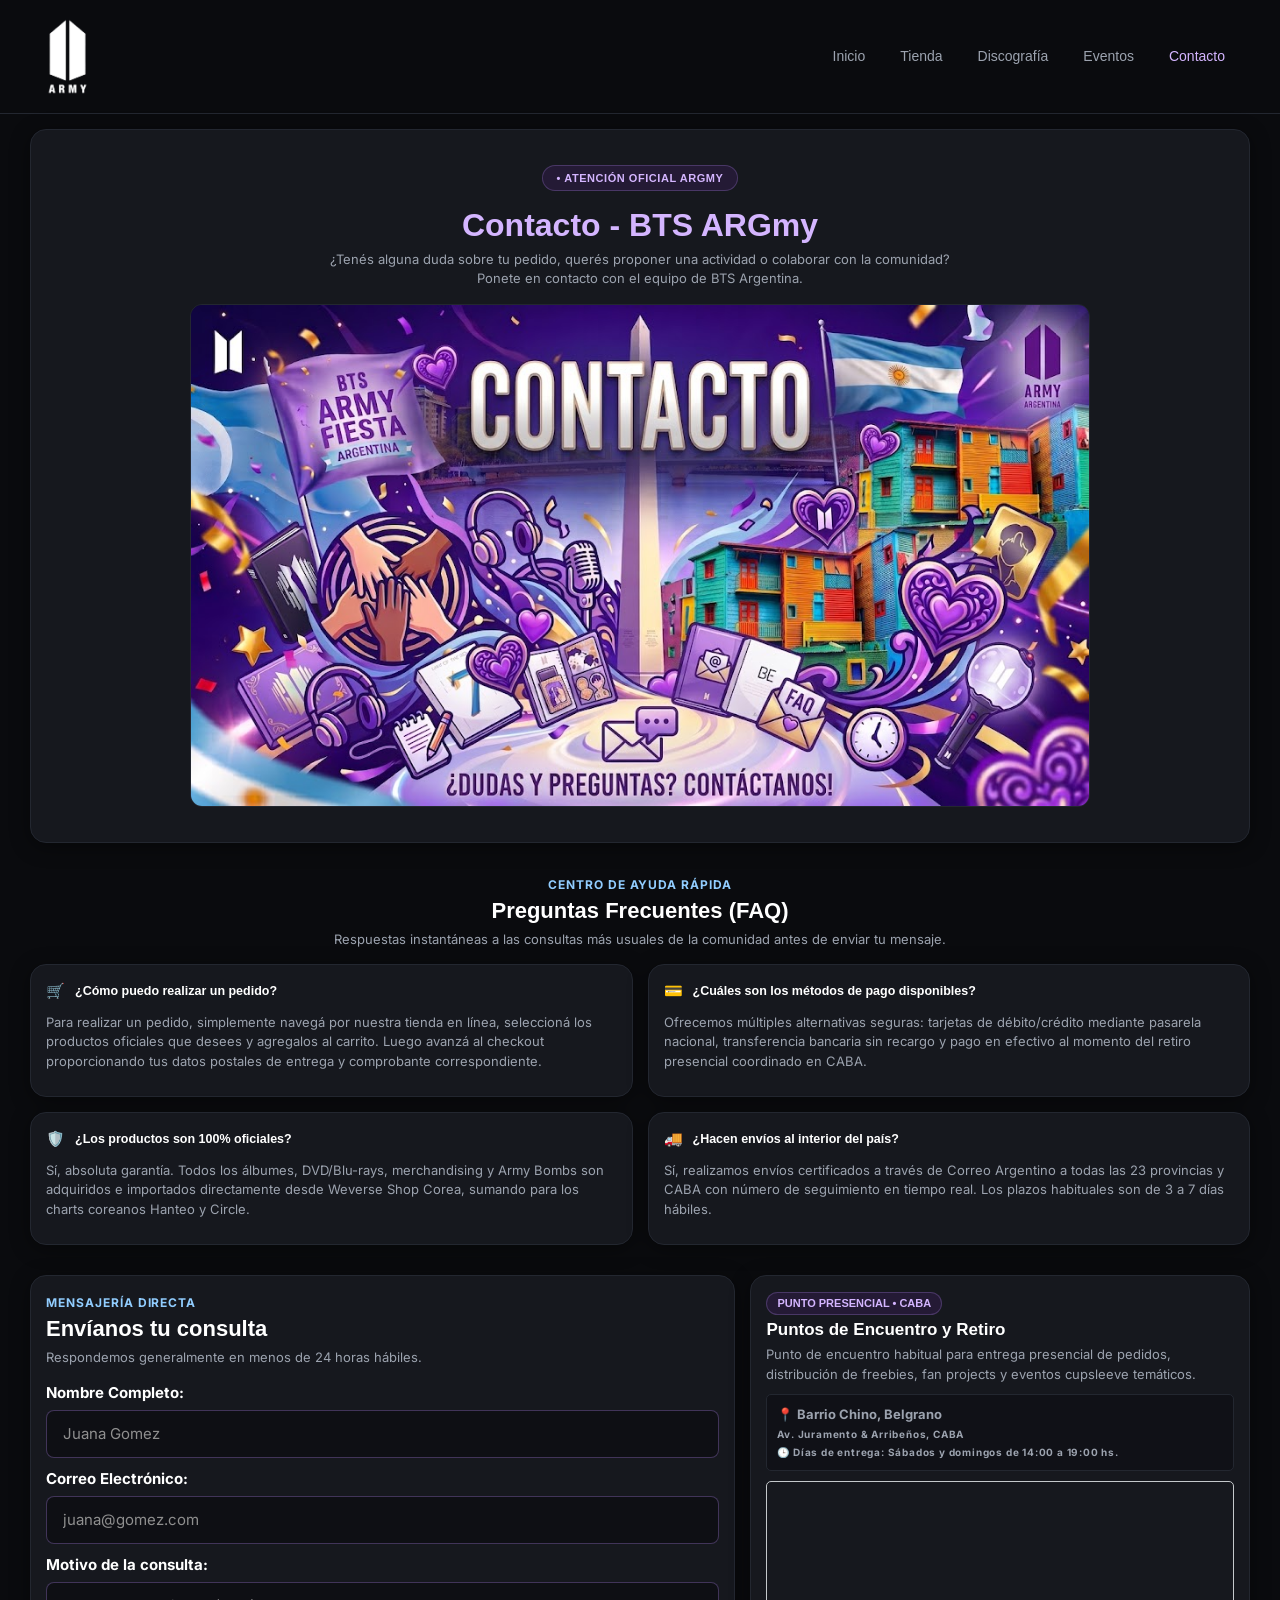
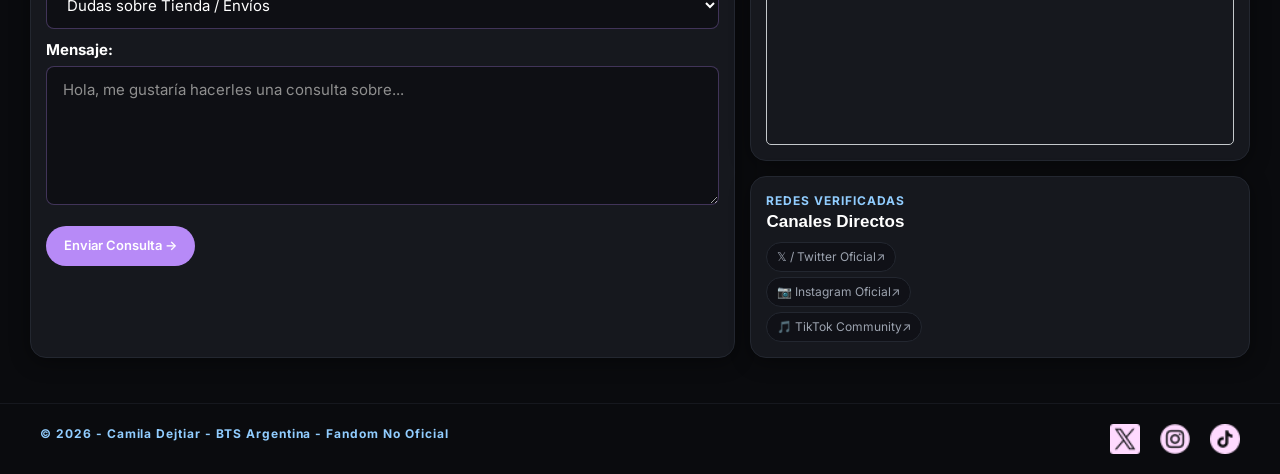
==== commit 40c7ce61: "feat(animations): integrate AOS scroll animations" ====
--- a/pages/contacto.html
+++ b/pages/contacto.html
@@ -5,6 +5,7 @@
     <meta name="viewport" content="width=device-width, initial-scale=1.0">
     <link href="https://cdn.jsdelivr.net/npm/bootstrap@5.3.8/dist/css/bootstrap.min.css" rel="stylesheet" integrity="sha384-sRIl4kxILFvY47J16cr9ZwB07vP4J8+LH7qKQnuqkuIAvNWLzeN8tE5YBujZqJLB" crossorigin="anonymous">
     <link rel="stylesheet" href="../css/style.css">
+    <link rel="stylesheet" href="https://unpkg.com/aos@next/dist/aos.css" />
     <link rel="shortcut icon" href="../assets/images/army.png" type="image/x-icon">
     <link rel="preconnect" href="https://fonts.googleapis.com">
     <link rel="preconnect" href="https://fonts.gstatic.com" crossorigin>
@@ -61,7 +62,7 @@
             </figure>
         </section>
 
-        <section class="content area-faq mb-5">
+        <section class="content area-faq mb-5" data-aos="fade-up">
             <div class="text-center mb-4">
                 <span class="body-secondary text-uppercase fw-bold">CENTRO DE AYUDA RÁPIDA</span>
                 <h2 class="title mt-1">Preguntas Frecuentes (FAQ)</h2>
@@ -123,7 +124,7 @@
 
         <section class="row g-4 mb-5">
             
-            <div class="col-lg-7">
+            <div class="col-lg-7" data-aos="fade-right">
                 <div class="myCard p-4 h-100">
                     <div class="mb-4">
                         <span class="body-secondary text-uppercase fw-bold">MENSAJERÍA DIRECTA</span>
@@ -161,7 +162,7 @@
                 </div>
             </div>
 
-            <div class="col-lg-5 d-flex flex-column gap-4">
+            <div class="col-lg-5 d-flex flex-column gap-4" data-aos="fade-left">
                 
                 <article class="myCard p-4">
                     <span class="news-chip mb-2">PUNTO PRESENCIAL • CABA</span>
@@ -225,5 +226,9 @@
     </footer>
 
     <script src="https://cdn.jsdelivr.net/npm/bootstrap@5.3.8/dist/js/bootstrap.bundle.min.js" integrity="sha384-FKyoEForCGlyvwx9Hj09JcYn3nv7wiPVlz7YYwJrWVcXK/BmnVDxM+D2scQbITxI" crossorigin="anonymous"></script>
+    <script src="https://unpkg.com/aos@next/dist/aos.js"></script>
+    <script>
+      AOS.init({ duration: 1000, once: true });
+    </script>
 </body>
 </html>
--- a/css/style.css
+++ b/css/style.css
@@ -1,3 +1,14 @@
+.hero-tag, .news-chip {
+  display: inline-flex;
+  align-items: center;
+  justify-content: center;
+  font-family: "Montserrat", sans-serif;
+  font-weight: 600;
+  border-radius: 50px;
+  transition: all 0.2s ease-in-out;
+  text-decoration: none;
+}
+
 * {
   margin: 0;
   padding: 0;
@@ -41,21 +52,48 @@
   font-size: 3.2rem;
   color: #d4b5ff !important;
   text-align: center;
+  font-weight: bold;
+}
+@media (max-width: 768px) {
+  .hero-title, .area-title {
+    font-size: 2.4rem;
+    line-height: 1.2;
+  }
+}
+@media (max-width: 480px) {
+  .hero-title, .area-title {
+    font-size: 2rem;
+  }
 }
 
 .title, h2 {
   font-size: 2.2rem;
   color: #ffffff;
 }
+@media (max-width: 768px) {
+  .title, h2 {
+    font-size: 1.8rem;
+  }
+}
 
 .subtitle, h3 {
   font-size: 1.7rem;
   color: #ffffff;
+}
+@media (max-width: 576px) {
+  .subtitle, h3 {
+    font-size: 1.4rem;
+  }
 }
 
 .body-text {
   font-size: 1.3rem;
   color: #9ca3af;
+}
+@media (max-width: 576px) {
+  .body-text {
+    font-size: 1.15rem;
+  }
 }
 
 .body-subtext {
@@ -75,14 +113,24 @@
   border-bottom: 1px solid #232730;
   background-color: #0a0b0e;
 }
+@media (max-width: 768px) {
+  .header {
+    padding: 1rem 1.5rem;
+  }
+}
 
 .bg-custom {
   background-color: #16181e;
   border: 1px solid #232730;
 }
+@media (max-width: 576px) {
+  .bg-custom {
+    padding: 0.5rem 1rem;
+  }
+}
 
 .navbar-toggler-icon {
-  background-image: url("data:image/svg+xml;charset=utf8,%3Csvg viewBox='0 0 30 30' xmlns='http://www.w3.org/2000/svg'%3E%3Cpath stroke='%23b78af7' stroke-width='2' stroke-linecap='round' stroke-miterlimit='10' d='M4 7h22M4 15h22M4 23h22'/%3E%3C/svg%3E") !important;
+  background-image: url("data:image/svg+xml;charset=utf8,%3Csvg viewBox='0 0 30 30' xmlns='http://www.w3.org/2000/svg'%3E%3Cpath stroke='%230a0b0e' stroke-width='2' stroke-linecap='round' stroke-miterlimit='10' d='M4 7h22M4 15h22M4 23h22'/%3E%3C/svg%3E") !important;
 }
 
 .containerMenu {
@@ -117,7 +165,6 @@
 }
 footer section {
   display: flex;
-  flex-direction: row;
   justify-content: center;
   align-items: center;
   gap: 2rem;
@@ -131,16 +178,16 @@
   display: inline-block;
   width: fit-content;
   text-decoration: none;
+  font-family: "Inter", sans-serif;
+  transition: all 0.2s ease-in-out !important;
   border: none;
   border-radius: 50px;
   background-color: #b78af7;
   color: #ffffff;
-  font-family: "Montserrat", sans-serif;
   font-weight: 600;
   font-size: 1.3rem;
   text-align: center;
   padding: 0.8rem 1.8rem;
-  transition: all 0.2s ease-in-out !important;
 }
 button:hover, .button:hover {
   background-color: #d4b5ff;
@@ -152,14 +199,14 @@
   display: inline-block;
   width: fit-content;
   text-decoration: none;
+  font-family: "Inter", sans-serif;
+  transition: all 0.2s ease-in-out !important;
   border: 1px solid #232730;
   border-radius: 50px;
   background-color: #101117;
   color: #9ca3af;
-  font-family: "Montserrat", sans-serif;
   font-size: 1.2rem;
   padding: 0.6rem 1.4rem;
-  transition: all 0.2s ease-in-out !important;
 }
 .button-secondary:hover {
   border-color: #b78af7;
@@ -167,43 +214,53 @@
 }
 
 .hero-tag {
-  display: inline-block;
   background-color: #241a35;
   color: #d4b5ff;
   border: 1px solid rgba(183, 138, 247, 0.25);
-  border-radius: 50px;
   font-size: 1.1rem;
   padding: 0.4rem 1.4rem;
-  font-weight: 600;
   letter-spacing: 0.05em;
 }
+.hero-tag:hover {
+  filter: brightness(1.1);
+}
 
 .news-chip {
-  display: inline-block;
   background-color: #241a35;
   color: #d4b5ff;
   border: 1px solid rgba(183, 138, 247, 0.25);
-  border-radius: 50px;
   font-size: 1.1rem;
   padding: 0.2rem 1rem;
-  font-weight: 600;
+}
+.news-chip:hover {
+  filter: brightness(1.1);
 }
 
 .myCard {
   background-color: #16181e;
-  border: 1px solid #232730;
   border-radius: 16px;
+  box-shadow: 0 4px 20px rgba(0, 0, 0, 0.4);
+  transition: all 0.2s ease-in-out;
+  border: 1px solid #232730;
   padding: 2rem;
-  transition: all 0.2s ease-in-out;
+}
+.myCard:hover {
+  transform: translateY(-4px);
+  border-color: #b78af7;
+}
+@media (max-width: 576px) {
+  .myCard {
+    padding: 1.2rem;
+  }
 }
 .myCard p {
   color: #9ca3af;
 }
 
 .service-card .icon-box {
-  display: inline-flex;
-  align-items: center;
+  display: flex;
   justify-content: center;
+  align-items: center;
   width: 36px;
   height: 36px;
   background-color: #241a35;
@@ -241,10 +298,32 @@
   font-size: 2.2rem;
   font-weight: 700;
 }
-
+@media (max-width: 576px) {
+  .metric-box .metric-number {
+    font-size: 1.8rem;
+  }
+}
+
+@keyframes fadeInUp {
+  0% {
+    opacity: 0;
+    transform: translateY(20px);
+  }
+  100% {
+    opacity: 1;
+    transform: translateY(0);
+  }
+}
 .hero-card {
   padding: 3.5rem 2rem;
   background-color: #16181e;
+  opacity: 0;
+  animation: fadeInUp 0.9s ease-out forwards;
+}
+@media (max-width: 768px) {
+  .hero-card {
+    padding: 2rem 1.2rem;
+  }
 }
 
 .hero-max-width {
@@ -281,10 +360,20 @@
   font-size: 1.5rem;
   line-height: 1.7;
 }
+@media (max-width: 576px) {
+  .featured-album-description {
+    font-size: 1.3rem;
+  }
+}
 
 .logo-header {
   width: 45px;
   height: auto;
+}
+@media (max-width: 576px) {
+  .logo-header {
+    width: 36px;
+  }
 }
 
 .event-img-container {
@@ -293,6 +382,11 @@
   overflow: hidden;
   border-radius: 8px;
 }
+@media (max-width: 576px) {
+  .event-img-container {
+    max-height: 160px;
+  }
+}
 .event-img-container img {
   width: 100%;
   height: 100%;
@@ -301,13 +395,18 @@
 
 .banner-preview {
   display: flex;
-  align-items: center;
   justify-content: center;
+  align-items: center;
   width: 100%;
   height: clamp(22rem, 30vw, 34rem);
   overflow: hidden;
   border-radius: 8px;
   background-color: #16181e;
+}
+@media (max-width: 576px) {
+  .banner-preview {
+    height: 18rem;
+  }
 }
 .banner-preview img {
   display: block;
@@ -335,9 +434,9 @@
 }
 
 .area-security .icon-box {
-  display: inline-flex;
-  align-items: center;
+  display: flex;
   justify-content: center;
+  align-items: center;
   width: 40px;
   height: 40px;
   background-color: #241a35;
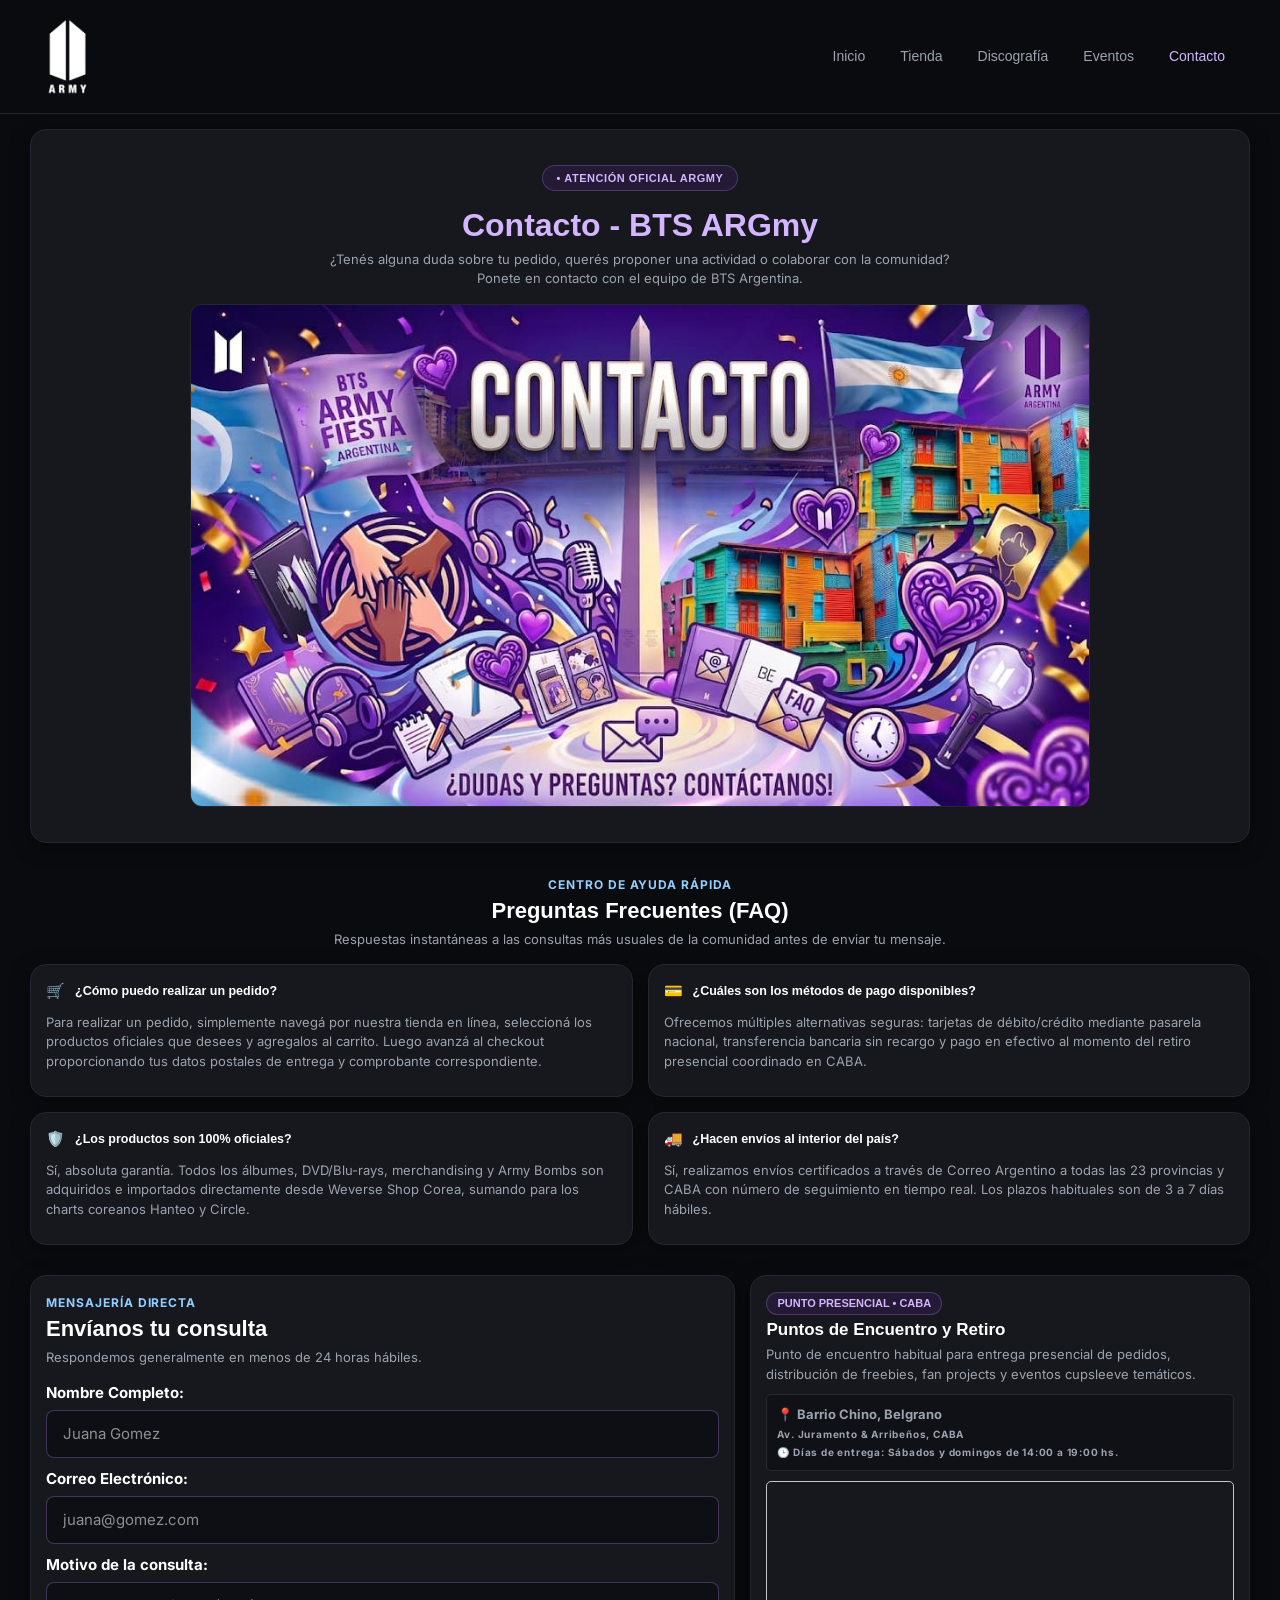
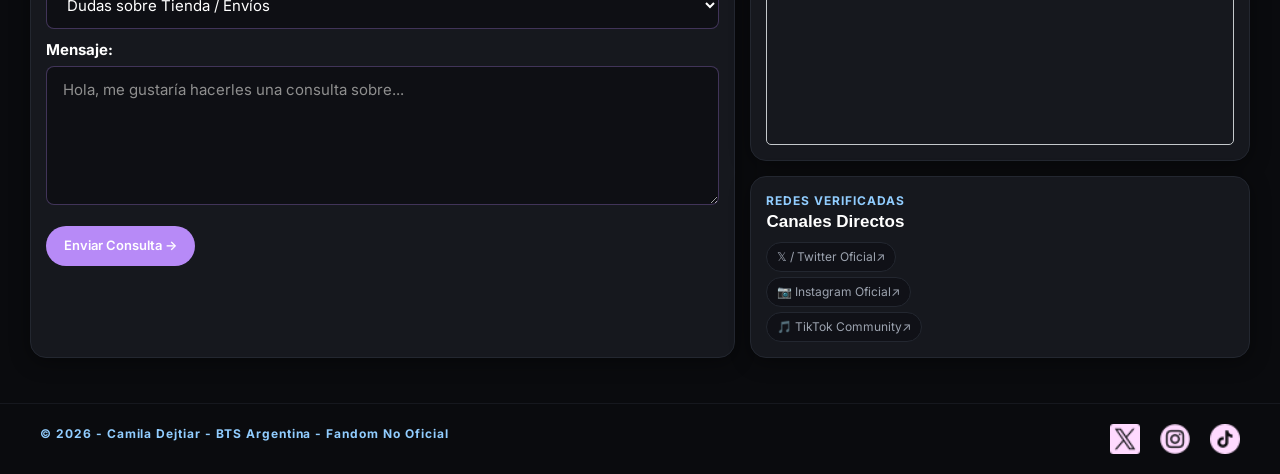
==== commit a1113ab9: "seo: add unique meta keywords across all HTML pages" ====
--- a/pages/contacto.html
+++ b/pages/contacto.html
@@ -3,6 +3,17 @@
 <head>
     <meta charset="UTF-8">
     <meta name="viewport" content="width=device-width, initial-scale=1.0">
+    <meta name="robots" content="index, follow">
+
+    <title>Contacto y Preguntas Frecuentes | BTS ARGmy</title>
+    <meta name="description" content="Ponete en contacto con el equipo de BTS Argentina. Consultas sobre la tienda, punto de retiro presencial en Barrio Chino (Belgrano) y preguntas frecuentes de la comunidad.">
+    <meta name="keywords" content="contacto BTS Argentina, preguntas frecuentes ARGmy, retiro merch Barrio Chino, atención fanbase BTS">
+
+    <meta property="og:title" content="Contacto y Preguntas Frecuentes | BTS ARGmy">
+    <meta property="og:description" content="Escribinos por dudas sobre tu pedido, propuestas de eventos o colaboraciones con BTS Argentina. Punto presencial en Barrio Chino, CABA.">
+    <meta property="og:image" content="https://cdejtiar.github.io/btsargmy/assets/images/contacto.jpeg">
+    <meta property="og:type" content="website">
+
     <link href="https://cdn.jsdelivr.net/npm/bootstrap@5.3.8/dist/css/bootstrap.min.css" rel="stylesheet" integrity="sha384-sRIl4kxILFvY47J16cr9ZwB07vP4J8+LH7qKQnuqkuIAvNWLzeN8tE5YBujZqJLB" crossorigin="anonymous">
     <link rel="stylesheet" href="../css/style.css">
     <link rel="stylesheet" href="https://unpkg.com/aos@next/dist/aos.css" />
@@ -10,7 +21,6 @@
     <link rel="preconnect" href="https://fonts.googleapis.com">
     <link rel="preconnect" href="https://fonts.gstatic.com" crossorigin>
     <link href="https://fonts.googleapis.com/css2?family=Inter:ital,opsz,wght@0,14..32,100..900;1,14..32,100..900&display=swap" rel="stylesheet">
-    <title>BTS ARGmy - Contacto</title>
 </head>
 <body>
 
